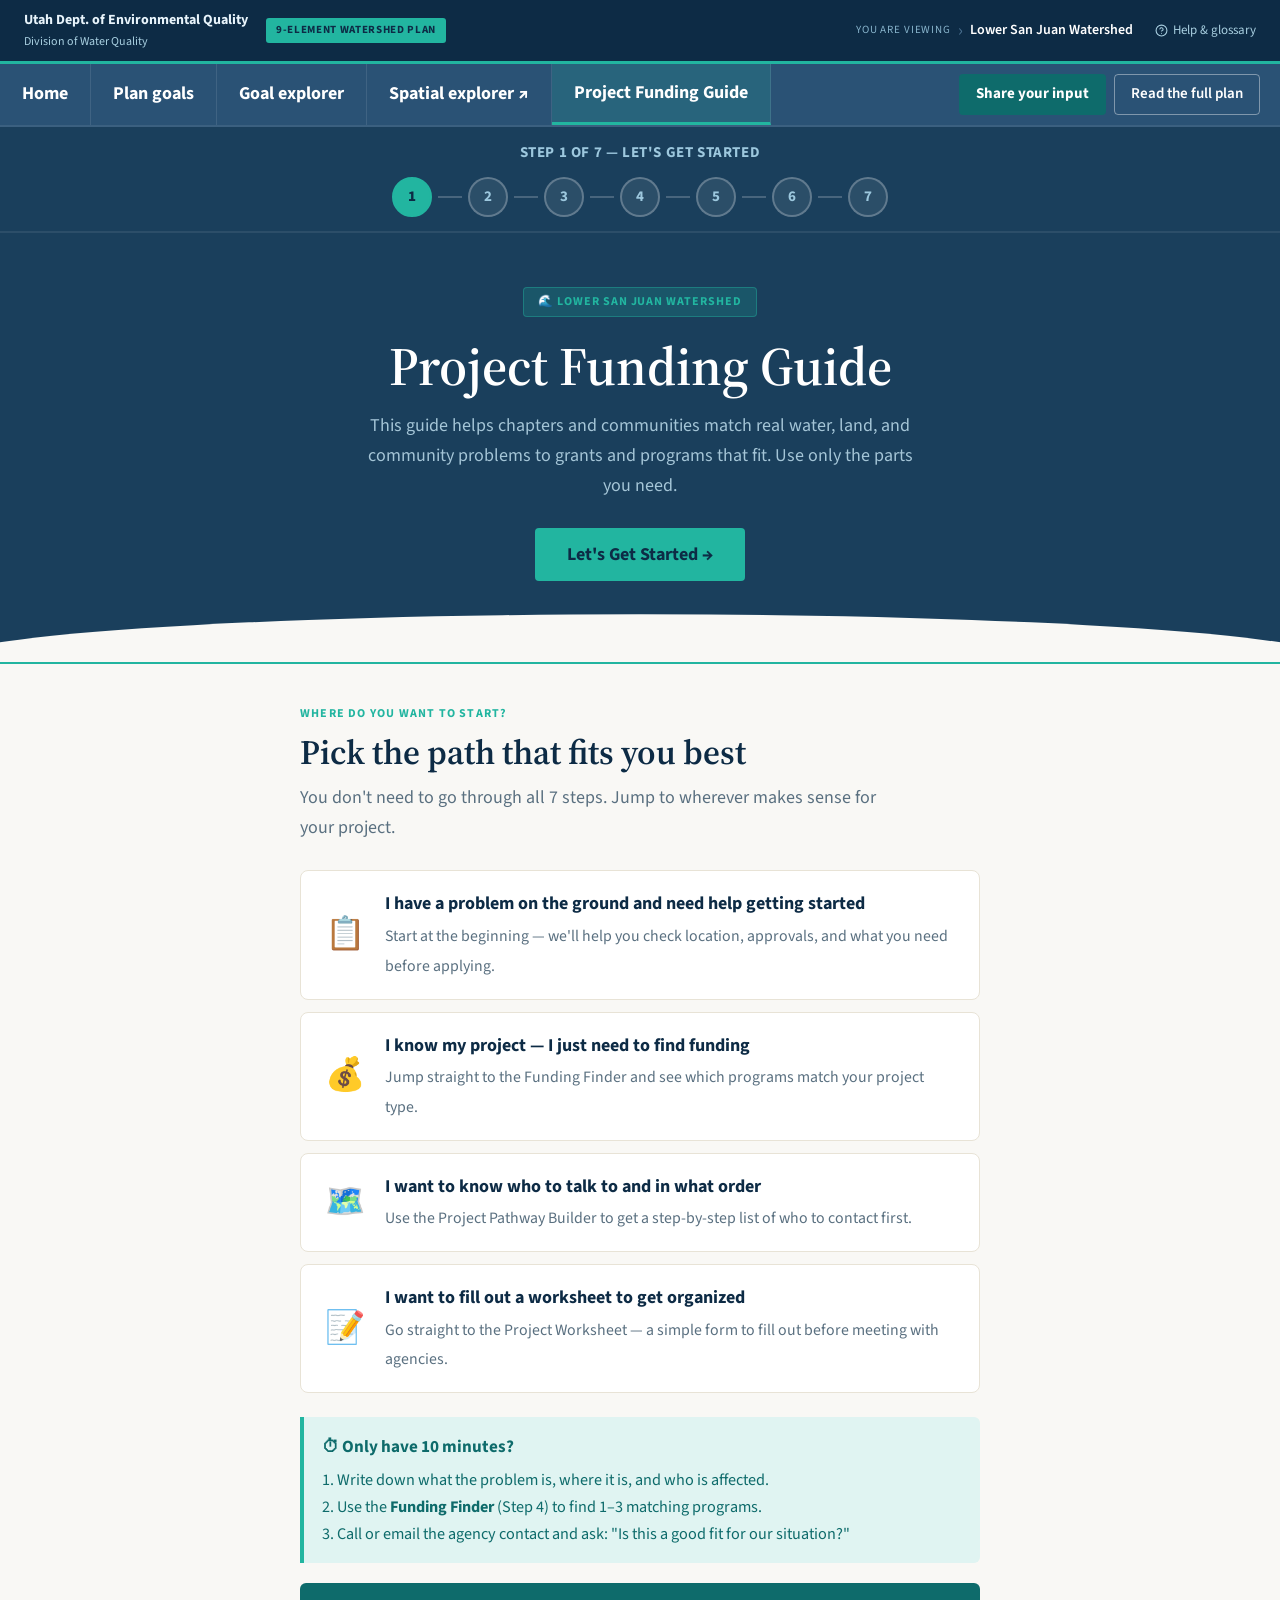
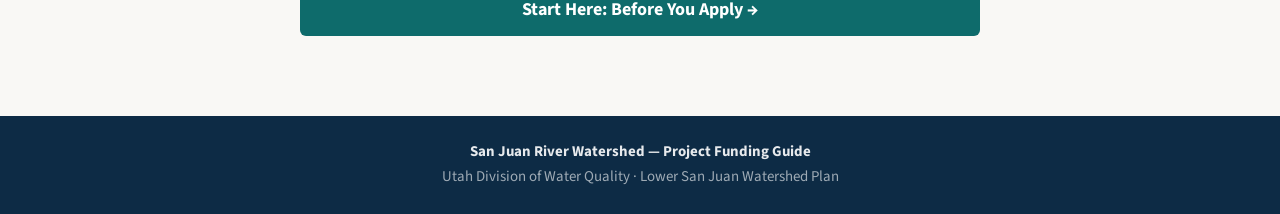
==== index.html @ af3127e3 "Update index.html" ====
<!DOCTYPE html>
<html lang="en">
<head>
<meta charset="UTF-8"/>
<meta name="viewport" content="width=device-width, initial-scale=1.0"/>
<title>San Juan Watershed — Project Funding Guide</title>
<link href="https://fonts.googleapis.com/css2?family=Source+Sans+3:wght@400;600;700&family=Source+Serif+4:wght@400;600&display=swap" rel="stylesheet"/>
<style>
:root {
  --navy:#0d2b45;
  --navy-mid:#1a3f5c;
  --navy-light:#2a5275;
  --teal:#0e6b6b;
  --teal-light:#1a8f8f;
  --teal-bright:#22b5a0;
  --teal-pale:#e0f4f2;
  --sand:#f4f1ea;
  --sand-dark:#e8e3d6;
  --rust:#c0522a;
  --rust-light:#fdf0e8;
  --gold:#b07800;
  --gold-light:#fef5e0;
  --green:#2a6e3f;
  --green-light:#e8f4ec;
  --white:#ffffff;
  --muted:#5a7080;
  --text:#0d2b45;
  --border:#ccdcda;
  --pale:#f9f8f5;
}

* { box-sizing: border-box; margin: 0; padding: 0; }
html { scroll-behavior: smooth; overflow-x: hidden; scroll-padding-top: calc(var(--topbar-h, 0px) + var(--nav-h, 0px) + 70px); font-size: 112.5%; } /* 18px root — raise or lower this one number to scale all type */
body {
  font-family: 'Source Sans 3', sans-serif;
  background: var(--pale);
  color: var(--text);
  font-size: 1rem;
  line-height: 1.65;
}

/* ── TOP BAR ── */
.topbar {
  background: var(--navy);
  padding: 9px 24px;
  display: flex;
  align-items: center;
  justify-content: space-between;
  flex-wrap: wrap;
  gap: 8px;
  border-bottom: 3px solid var(--teal-bright);
  position: sticky;
  top: 0;
  z-index: 200;
}
.topbar-left { display: flex; align-items: center; gap: 18px; }
.topbar .dept { color: #e8f4fb; font-size: 14px; font-weight: 700; }
.topbar .div { color: #a8cfe0; font-size: 12px; }
.topbar-tag {
  background: var(--teal-bright);
  color: var(--navy);
  font-size: 11px;
  font-weight: 700;
  padding: 3px 10px;
  border-radius: 3px;
  letter-spacing: .06em;
  text-transform: uppercase;
  white-space: nowrap;
}
.topbar-right { display: flex; align-items: center; gap: 22px; }
.watershed-pill { display: flex; align-items: center; gap: 7px; }
.wlabel { color: #88b4cc; font-size: 11px; text-transform: uppercase; letter-spacing: .08em; }
.wsep { color: #4a7090; }
.wname { color: #fff; font-size: 14px; font-weight: 600; }
.topbar-help { color: #a8cfe0; font-size: 13px; text-decoration: none; display: flex; align-items: center; gap: 5px; }
.topbar-help:hover { color: #fff; }

/* ── MAIN NAV ── */
.main-nav {
  background: var(--navy-light);
  display: flex;
  align-items: stretch;
  flex-wrap: wrap;
  border-bottom: 2px solid rgba(255,255,255,.08);
  position: sticky;
  top: var(--topbar-h, 0px);
  z-index: 150;
}
/* hover tooltips on nav items — matches the plan pages */
.nav-tip {
  position: absolute;
  top: 100%;
  left: 50%;
  transform: translateX(-50%);
  margin-top: 6px;
  background: var(--navy);
  color: #fff;
  font-size: 13px;
  font-weight: 600;
  padding: 6px 10px;
  border-radius: 5px;
  white-space: nowrap;
  opacity: 0;
  pointer-events: none;
  transition: opacity .15s ease;
  z-index: 200;
}
.nav-item:hover .nav-tip,
.nav-item:focus-visible .nav-tip { opacity: 1; }
.nav-item {
  display: flex;
  flex-direction: column;
  justify-content: center;
  position: relative;
  padding: 14px 22px;
  text-decoration: none;
  border-right: 1px solid rgba(255,255,255,.1);
  transition: background .15s;
}
.nav-item:hover { background: rgba(255,255,255,.08); }
.nav-item.active { background: rgba(34,181,160,.18); border-bottom: 3px solid var(--teal-bright); }
.nav-item .nm { color: #fff; font-size: 1rem; font-weight: 700; }
.nav-spacer { flex: 1; }
.nav-actions { display: flex; align-items: center; gap: 8px; padding: 8px 20px;
  flex-shrink: 0; margin-left: auto; flex-wrap: wrap; }
.btn-nav-p {
  background: var(--teal);
  color: #fff;
  border: none;
  padding: 8px 17px;
  border-radius: 4px;
  font-size: 15px;
  font-weight: 700;
  cursor: pointer;
  font-family: inherit;
  text-decoration: none;
  transition: background .15s;
  white-space: nowrap;
}
.btn-nav-p:hover { background: var(--teal-light); }
.btn-nav-o {
  background: transparent;
  color: #fff;
  border: 1.5px solid rgba(255,255,255,.4);
  padding: 7px 16px;
  border-radius: 4px;
  font-size: 15px;
  font-weight: 600;
  cursor: pointer;
  font-family: inherit;
  text-decoration: none;
  transition: all .15s;
  white-space: nowrap;
}
.btn-nav-o:hover { border-color: #fff; background: rgba(255,255,255,.1); }

/* ── PROGRESS DOTS ── */
.progress-wrap {
  background: var(--navy-mid);
  border-bottom: 2px solid rgba(255,255,255,.08);
  position: sticky;
  top: calc(var(--topbar-h, 0px) + var(--nav-h, 0px));
  z-index: 100;
  padding: 14px 24px;
}
.progress-label {
  text-align: center;
  font-size: 15px;
  font-weight: 700;
  color: #9dc8de;
  margin-bottom: 12px;
  letter-spacing: .04em;
  text-transform: uppercase;
}
.dots {
  display: flex;
  justify-content: center;
  align-items: center;
  gap: 6px;
  flex-wrap: wrap;
}
.dot {
  width: 40px; height: 40px;
  border-radius: 50%;
  border: 2px solid rgba(255,255,255,.25);
  background: rgba(255,255,255,.08);
  display: flex; align-items: center; justify-content: center;
  font-size: 15px; font-weight: 700;
  color: #9dc8de;
  cursor: pointer;
  transition: all 0.2s;
  position: relative;
}
.dot.done { background: var(--green); border-color: var(--green); color: white; }
.dot.active { background: var(--teal-bright); border-color: var(--teal-bright); color: var(--navy); font-weight: 800; }
.dot-line { width: 24px; height: 2px; background: rgba(255,255,255,.2); flex-shrink: 0; }
.dot-line.done { background: var(--green); }
.dot-tooltip {
  position: absolute;
  bottom: calc(100% + 8px);
  left: 50%;
  transform: translateX(-50%);
  background: var(--navy);
  color: white;
  font-size: 14px;
  font-weight: 700;
  white-space: nowrap;
  padding: 5px 10px;
  border-radius: 4px;
  opacity: 0;
  pointer-events: none;
  transition: opacity 0.2s;
  border: 1px solid rgba(255,255,255,.2);
}
.dot:hover .dot-tooltip { opacity: 1; }

/* ── PAGES ── */
.page { display: none; }
.page.active { display: block; animation: fadein 0.3s ease; }
@keyframes fadein { from { opacity: 0; transform: translateY(8px); } to { opacity: 1; transform: translateY(0); } }

/* ── HERO ── */
.hero {
  background: var(--navy-mid);
  color: white;
  padding: 52px 24px 80px;
  text-align: center;
  position: relative;
  border-bottom: 3px solid var(--teal-bright);
}
.hero::after {
  content: '';
  position: absolute;
  bottom: -1px; left: 0; right: 0;
  height: 48px;
  background: var(--pale);
  clip-path: ellipse(55% 48px at 50% 48px);
}
.hero-badge {
  display: inline-block;
  background: rgba(34,181,160,.2);
  border: 1px solid rgba(34,181,160,.4);
  color: var(--teal-bright);
  border-radius: 4px;
  padding: 4px 14px;
  font-size: 12px;
  font-weight: 700;
  margin-bottom: 18px;
  letter-spacing: .08em;
  text-transform: uppercase;
}
.hero h1 {
  font-family: 'Source Serif 4', serif;
  font-size: clamp(1.9rem, 5vw, 3rem);
  font-weight: 600;
  line-height: 1.15;
  margin-bottom: 14px;
  color: white;
}
.hero p {
  font-size: 1rem;
  opacity: 0.88;
  max-width: 560px;
  margin: 0 auto 28px;
  color: #b8d8e8;
}
.hero-start-btn {
  background: var(--teal-bright);
  color: var(--navy);
  border: none;
  border-radius: 4px;
  padding: 14px 32px;
  font-size: 1rem;
  font-weight: 700;
  cursor: pointer;
  font-family: inherit;
  transition: all 0.2s;
}
.hero-start-btn:hover { background: #29ccb5; transform: translateY(-2px); }

/* ── CONTENT WRAP ── */
.wrap { max-width: 720px; margin: 0 auto; padding: 40px 20px; }
.section-label {
  font-size: 12px;
  font-weight: 700;
  letter-spacing: .1em;
  text-transform: uppercase;
  color: var(--teal-bright);
  margin-bottom: 8px;
}
.section-title {
  font-family: 'Source Serif 4', serif;
  font-size: clamp(1.4rem, 4vw, 1.9rem);
  font-weight: 600;
  color: var(--navy);
  margin-bottom: 10px;
  line-height: 1.2;
}
.section-desc {
  font-size: 1rem;
  color: var(--muted);
  margin-bottom: 28px;
  max-width: 580px;
}

/* ── CHOICE CARDS ── */
.choice-cards { display: flex; flex-direction: column; gap: 12px; margin-bottom: 24px; }
.choice-card {
  background: var(--white);
  border: 1.5px solid var(--sand-dark);
  border-radius: 8px;
  padding: 18px 20px;
  cursor: pointer;
  transition: all 0.18s;
  display: flex;
  align-items: center;
  gap: 16px;
  text-align: left;
}
.choice-card:hover {
  border-color: var(--teal-bright);
  background: var(--teal-pale);
  transform: translateX(4px);
}
.choice-card.selected { border-color: var(--teal-bright); background: var(--teal-pale); }
.choice-icon { font-size: 1.8rem; flex-shrink: 0; width: 48px; text-align: center; }
.choice-text strong { display: block; font-size: 1rem; font-weight: 700; color: var(--navy); margin-bottom: 2px; }
.choice-text span { font-size: 0.88rem; color: var(--muted); }

/* ── CHECKLIST STEPS ── */
.check-steps { display: flex; flex-direction: column; gap: 0; }
.check-step {
  background: var(--white);
  border: 1px solid var(--sand-dark);
  border-radius: 0;
  overflow: hidden;
}
.check-step:first-child { border-radius: 8px 8px 0 0; }
.check-step:last-child { border-radius: 0 0 8px 8px; }
.check-step + .check-step { border-top: none; }
.check-step-header {
  display: flex;
  align-items: center;
  gap: 16px;
  padding: 16px 18px;
  cursor: pointer;
  transition: background 0.15s;
}
.check-step-header:hover { background: var(--sand); }
.check-step.done .check-step-header { background: var(--green-light); }
.check-letter {
  width: 36px; height: 36px;
  border-radius: 50%;
  background: var(--navy-light);
  color: white;
  display: flex; align-items: center; justify-content: center;
  font-weight: 700; font-size: 1rem;
  flex-shrink: 0;
}
.check-step.done .check-letter { background: var(--green); }
.check-step-title { flex: 1; font-weight: 700; font-size: 1rem; color: var(--navy); }
.check-step.done .check-step-title { color: var(--green); }
.check-arrow { font-size: 1.1rem; color: var(--muted); transition: transform 0.2s; flex-shrink: 0; }
.check-step.open .check-arrow { transform: rotate(180deg); }
.check-body {
  display: none;
  padding: 0 18px 18px 70px;
  border-top: 1px solid var(--sand-dark);
  background: var(--sand);
}
.check-step.open .check-body { display: block; }
.check-body p { font-size: 0.93rem; color: var(--muted); margin: 14px 0 10px; }
.check-body ul { padding-left: 18px; }
.check-body ul li { font-size: 0.93rem; color: var(--text); margin-bottom: 6px; }
.tip-box {
  background: var(--gold-light);
  border-left: 4px solid var(--gold);
  border-radius: 0 6px 6px 0;
  padding: 10px 14px;
  font-size: 0.87rem;
  color: var(--gold);
  font-weight: 700;
  margin-top: 12px;
}
.done-btn {
  background: var(--green);
  color: white;
  border: none;
  border-radius: 4px;
  padding: 9px 18px;
  font-size: 0.9rem;
  font-weight: 700;
  cursor: pointer;
  font-family: inherit;
  margin-top: 14px;
  transition: background 0.2s;
}
.done-btn:hover { background: #1e5530; }

/* ── FORM FIELDS ── */
.field { margin-bottom: 18px; }
.field label {
  display: block;
  font-size: 12px;
  font-weight: 700;
  letter-spacing: .08em;
  text-transform: uppercase;
  color: var(--muted);
  margin-bottom: 7px;
}
.field select, .field input, .field textarea {
  width: 100%;
  padding: 11px 14px;
  border: 1.5px solid var(--sand-dark);
  border-radius: 6px;
  font-size: 1rem;
  font-family: inherit;
  color: var(--text);
  background: white;
  transition: border-color 0.2s;
  -webkit-appearance: none;
}
.field select:focus, .field input:focus, .field textarea:focus {
  outline: none;
  border-color: var(--teal-bright);
}
.field textarea { resize: vertical; min-height: 90px; }
.field-hint { font-size: 0.83rem; color: var(--muted); margin-top: 5px; }

/* ── TOGGLE CHIPS ── */
.toggle-group { display: flex; flex-wrap: wrap; gap: 8px; }
.toggle-chip {
  background: var(--white);
  border: 1.5px solid var(--sand-dark);
  border-radius: 4px;
  padding: 8px 16px;
  font-size: 0.9rem;
  font-weight: 600;
  cursor: pointer;
  transition: all 0.15s;
  font-family: inherit;
}
.toggle-chip:hover { border-color: var(--teal-bright); background: var(--teal-pale); }
.toggle-chip.on { background: var(--teal); border-color: var(--teal); color: white; }

/* ── RESULTS ── */
#pathway-result { display: none; margin-top: 28px; }
.result-box {
  background: var(--navy-mid);
  border-radius: 8px;
  padding: 18px 22px;
  margin-bottom: 20px;
}
.result-box h3 { color: var(--teal-bright); font-family: 'Source Serif 4', serif; font-size: 1.1rem; font-weight: 600; margin-bottom: 4px; }
.result-box p { font-size: 0.9rem; color: #b8d8e8; }
.step-list { list-style: none; margin-bottom: 20px; }
.step-item {
  display: flex;
  gap: 14px;
  align-items: flex-start;
  padding: 14px 0;
  border-bottom: 1px solid var(--sand-dark);
}
.step-item:last-child { border-bottom: none; }
.step-circle {
  width: 32px; height: 32px;
  border-radius: 50%;
  background: var(--navy-light);
  color: white;
  display: flex; align-items: center; justify-content: center;
  font-weight: 700; font-size: 0.88rem;
  flex-shrink: 0;
}
.step-text strong { display: block; font-size: 0.95rem; font-weight: 700; color: var(--navy); }
.step-text span { font-size: 0.87rem; color: var(--muted); }
.remind-box {
  background: var(--rust-light);
  border-left: 4px solid var(--rust);
  border-radius: 0 8px 8px 0;
  padding: 12px 16px;
  font-size: 0.9rem;
  color: var(--rust);
  font-weight: 700;
  margin-bottom: 20px;
}

/* ── FUNDING RESULTS ── */
.funding-section {
  background: var(--white);
  border: 1.5px solid var(--sand-dark);
  border-radius: 8px;
  overflow: hidden;
  margin-bottom: 20px;
}
.funding-section-head {
  background: var(--navy);
  color: white;
  padding: 13px 18px;
  font-size: 0.95rem;
  font-weight: 700;
}
.funding-section-body { padding: 16px 18px; }
.funding-pill {
  display: inline-block;
  background: var(--white);
  border: 1.5px solid var(--teal-bright);
  border-radius: 4px;
  padding: 5px 13px;
  font-size: 0.85rem;
  font-weight: 700;
  color: var(--teal);
  cursor: pointer;
  margin: 4px;
  transition: all 0.15s;
}
.funding-pill:hover, .funding-pill.active { background: var(--teal); color: white; border-color: var(--teal); }
.prog-popup {
  display: none;
  background: var(--sand);
  border-radius: 6px;
  padding: 14px;
  margin-top: 12px;
  border: 1px solid var(--sand-dark);
}
.prog-popup.open { display: block; }
.prog-popup h4 { font-size: 0.95rem; font-weight: 700; color: var(--navy); margin-bottom: 10px; }
.prog-row { display: flex; gap: 8px; margin-bottom: 6px; align-items: flex-start; }
.prog-label { font-size: 12px; font-weight: 700; letter-spacing: .06em; text-transform: uppercase; color: var(--muted); flex-shrink: 0; width: 70px; padding-top: 2px; }
.prog-val { font-size: 0.9rem; color: var(--text); flex: 1; }
.ex-list { display: flex; flex-wrap: wrap; gap: 5px; margin-top: 8px; }
.ex-pill { background: var(--teal-pale); border-radius: 3px; padding: 2px 9px; font-size: 0.78rem; font-weight: 700; color: var(--teal); }
.see-more-btn {
  background: var(--navy);
  color: white;
  border: none;
  border-radius: 4px;
  padding: 8px 16px;
  font-size: 0.85rem;
  font-weight: 700;
  cursor: pointer;
  font-family: inherit;
  margin-top: 12px;
  transition: background 0.2s;
}
.see-more-btn:hover { background: var(--navy-light); }

/* ── BIG BUTTONS ── */
.big-btn {
  display: block;
  width: 100%;
  background: var(--navy);
  color: white;
  border: none;
  border-radius: 6px;
  padding: 14px 24px;
  font-size: 1rem;
  font-weight: 700;
  cursor: pointer;
  font-family: inherit;
  transition: all 0.2s;
  margin-top: 10px;
  text-align: center;
}
.big-btn:hover { background: var(--navy-light); transform: translateY(-1px); }
.big-btn.secondary {
  background: white;
  color: var(--navy);
  border: 1.5px solid var(--navy);
}
.big-btn.secondary:hover { background: var(--sand); transform: none; }
.big-btn.teal { background: var(--teal); }
.big-btn.teal:hover { background: var(--teal-light); }
.big-btn.gold { background: var(--gold); }
.big-btn.gold:hover { background: #8a6000; }
.btn-row { display: flex; flex-direction: column; gap: 10px; }

/* ── FINDER ── */
.finder-box {
  background: var(--white);
  border: 1.5px solid var(--sand-dark);
  border-radius: 8px;
  overflow: hidden;
  margin-bottom: 24px;
}
.finder-head { background: var(--navy); color: white; padding: 16px 20px; }
.finder-head h3 { font-family: 'Source Serif 4', serif; font-size: 1.1rem; font-weight: 600; margin-bottom: 4px; color: white; }
.finder-head p { font-size: 0.87rem; color: #9dc8de; }
.finder-body { padding: 20px; }
.finder-results { margin-top: 18px; display: none; }
.finder-results.open { display: block; }
.finder-card {
  background: var(--sand);
  border: 1.5px solid var(--sand-dark);
  border-radius: 6px;
  padding: 14px 16px;
  margin-bottom: 10px;
  cursor: pointer;
  transition: all 0.15s;
}
.finder-card:hover { border-color: var(--teal-bright); background: var(--teal-pale); }
.fc-name { font-weight: 700; font-size: 0.95rem; margin-bottom: 3px; color: var(--navy); }
.fc-agency { font-size: 0.82rem; color: var(--muted); margin-bottom: 8px; }
.fc-tags { display: flex; flex-wrap: wrap; gap: 5px; }
.fc-tag { border-radius: 3px; padding: 2px 8px; font-size: 0.76rem; font-weight: 700; }
.fc-best { background: var(--teal-pale); color: var(--teal); }
.fc-other { background: var(--sand-dark); color: var(--muted); }
.fc-boost { background: var(--gold-light); color: var(--gold); }
.fc-award { background: var(--teal-pale); color: var(--teal); }

/* ── DIRECTORY ── */
.dir-filter { display: flex; flex-wrap: wrap; gap: 8px; margin-bottom: 20px; }
.dir-filter-btn {
  background: white;
  border: 1.5px solid var(--sand-dark);
  border-radius: 4px;
  padding: 6px 14px;
  font-size: 0.87rem;
  font-weight: 700;
  cursor: pointer;
  font-family: inherit;
  transition: all 0.15s;
}
.dir-filter-btn.active, .dir-filter-btn:hover { background: var(--navy); border-color: var(--navy); color: white; }
.dir-cat { margin-bottom: 32px; }
.dir-cat-title {
  font-size: 12px;
  font-weight: 700;
  color: var(--teal-bright);
  text-transform: uppercase;
  letter-spacing: .08em;
  margin-bottom: 12px;
  padding-bottom: 8px;
  border-bottom: 2px solid var(--sand-dark);
}
.prog-btn {
  background: var(--white);
  border: 1.5px solid var(--sand-dark);
  border-radius: 6px;
  padding: 14px 16px;
  margin-bottom: 8px;
  cursor: pointer;
  transition: all 0.15s;
  width: 100%;
  text-align: left;
  font-family: inherit;
}
.prog-btn:hover { border-color: var(--teal-bright); background: var(--teal-pale); }
.prog-btn-name { font-weight: 700; font-size: 0.95rem; color: var(--navy); }
.prog-btn-agency { font-size: 0.82rem; color: var(--muted); margin-top: 2px; }
.prog-btn-award { font-size: 0.82rem; color: var(--teal); font-weight: 700; margin-top: 5px; }
.prog-expand {
  display: none;
  background: var(--sand);
  border: 1.5px solid var(--sand-dark);
  border-top: none;
  border-radius: 0 0 6px 6px;
  padding: 14px 16px;
  margin-top: -8px;
  margin-bottom: 8px;
}
.prog-expand.open { display: block; }
.pe-row { margin-bottom: 10px; }
.pe-label { font-size: 12px; font-weight: 700; letter-spacing: .06em; text-transform: uppercase; color: var(--muted); margin-bottom: 3px; }
.pe-val { font-size: 0.92rem; color: var(--text); }
.hidden-cat { display: none; }

/* ── CROSSWALK ── */
.cw-item {
  background: var(--white);
  border: 1.5px solid var(--sand-dark);
  border-radius: 6px;
  margin-bottom: 8px;
  overflow: hidden;
  cursor: pointer;
  transition: border-color 0.15s;
}
.cw-item:hover { border-color: var(--teal-bright); }
.cw-item-head {
  padding: 13px 16px;
  display: flex;
  justify-content: space-between;
  align-items: center;
  gap: 10px;
}
.cw-item-name { font-weight: 700; font-size: 0.95rem; color: var(--navy); }
.cw-item-arrow { color: var(--teal-bright); font-size: 1rem; flex-shrink: 0; }
.cw-item.open .cw-item-arrow { transform: rotate(180deg); display: inline-block; }
.cw-item-body {
  display: none;
  padding: 0 16px 14px;
  border-top: 1px solid var(--sand-dark);
  background: var(--sand);
}
.cw-item.open .cw-item-body { display: block; }
.cw-item-body p { font-size: 0.87rem; color: var(--muted); margin: 10px 0 8px; }
.cw-programs { display: flex; flex-wrap: wrap; gap: 6px; }
.cw-best {
  background: var(--teal-pale);
  color: var(--teal);
  border-radius: 4px;
  padding: 3px 10px;
  font-size: 0.82rem;
  font-weight: 700;
  cursor: pointer;
}
.cw-best:hover { background: var(--teal); color: white; }
.cw-other {
  background: var(--sand-dark);
  color: var(--muted);
  border-radius: 4px;
  padding: 3px 10px;
  font-size: 0.82rem;
  font-weight: 700;
  cursor: pointer;
}
.cw-other:hover { background: var(--border); }

/* ── WORKSHEET ── */
.ws-card {
  background: var(--white);
  border: 1.5px solid var(--sand-dark);
  border-radius: 8px;
  padding: 24px 22px;
  margin-bottom: 18px;
}
.ws-card h3 {
  font-family: 'Source Serif 4', serif;
  font-size: 1rem;
  font-weight: 600;
  color: var(--navy);
  margin-bottom: 16px;
  padding-bottom: 10px;
  border-bottom: 1.5px solid var(--sand-dark);
}
.ws-checks { display: grid; grid-template-columns: 1fr 1fr; gap: 8px; }
@media(max-width:440px){ .ws-checks { grid-template-columns: 1fr; } }
.ws-chk {
  display: flex; align-items: center; gap: 8px;
  background: var(--sand);
  border: 1.5px solid var(--sand-dark);
  border-radius: 6px;
  padding: 8px 12px;
  cursor: pointer;
  font-size: 0.9rem;
  font-weight: 600;
  color: var(--text);
  transition: all 0.15s;
}
.ws-chk:hover { border-color: var(--teal-bright); background: var(--teal-pale); }
.ws-chk input { accent-color: var(--teal); width: 16px; height: 16px; }
.question-box {
  background: var(--teal-pale);
  border-left: 4px solid var(--teal-bright);
  border-radius: 0 6px 6px 0;
  padding: 14px 16px;
  font-size: 0.9rem;
  color: var(--teal);
  font-weight: 700;
  margin-top: 14px;
  line-height: 1.6;
}

/* ── FOOTER ── */
footer {
  background: var(--navy);
  color: rgba(255,255,255,0.6);
  text-align: center;
  padding: 24px 20px;
  font-size: 0.83rem;
  margin-top: 40px;
}
footer strong { color: rgba(255,255,255,0.9); }

@media print {
  .progress-wrap, .topbar, .main-nav, footer, .big-btn, .btn-row { display: none !important; }
  .page { display: none !important; }
  #page-worksheet { display: block !important; }
}

/* ── WIDE SCREENS — matches the 1400px scale-up on the main plan pages ── */
@media (min-width: 1400px) {
  html { font-size: 125%; }              /* 20px root: scales every rem-based size */
  .topbar .dept { font-size: 16px; }
  .topbar .div { font-size: 14px; }
  .topbar-tag { font-size: 13px; padding: 5px 14px; }
  .nav-tip { font-size: 15px; }
  .btn-nav-p { font-size: 17px; padding: 11px 22px; }
  .btn-nav-o { font-size: 17px; padding: 10px 20px; }
  .progress-label { font-size: 17px; }
  .dot { width: 46px; height: 46px; font-size: 17px; }
  .dot-line { width: 28px; }
  .dot-tooltip { font-size: 16px; padding: 6px 11px; }
  .section-label { font-size: 14px; }
  .prog-label, .pe-label { font-size: 14px; }
  .field label { font-size: 17px; }
}
</style>
</head>
<body>

<!-- TOP BAR -->
<div class="topbar">
  <div class="topbar-left">
    <div>
      <div class="dept">Utah Dept. of Environmental Quality</div>
      <div class="div">Division of Water Quality</div>
    </div>
    <span class="topbar-tag">9-Element Watershed Plan</span>
  </div>
  <div class="topbar-right">
    <div class="watershed-pill">
      <span class="wlabel">You are viewing</span>
      <span class="wsep">›</span>
      <span class="wname">Lower San Juan Watershed</span>
    </div>
    <a href="#" class="topbar-help">
      <svg width="13" height="13" viewBox="0 0 24 24" fill="none" stroke="currentColor" stroke-width="2" stroke-linecap="round" stroke-linejoin="round"><circle cx="12" cy="12" r="10"/><path d="M9.09 9a3 3 0 0 1 5.83 1c0 2-3 3-3 3"/><line x1="12" y1="17" x2="12.01" y2="17"/></svg>
      Help &amp; glossary
    </a>
  </div>
</div>

<!-- MAIN NAV -->
<nav class="main-nav">
  <a href="https://christinemosborne.github.io/Lower-San-Juan-Experience-Builder-with-Maps-V1-In-Desktop/index.html" class="nav-item">
    <span class="nm">Home</span>
    <span class="nav-tip">Overview &amp; about</span>
  </a>
  <a href="https://christinemosborne.github.io/Lower-San-Juan-Experience-Builder-with-Maps-V1-In-Desktop/lsj_goals.html" class="nav-item">
    <span class="nm">Plan goals</span>
    <span class="nav-tip">Targets &amp; outcomes</span>
  </a>
  <a href="https://christinemosborne.github.io/Lower-San-Juan-Experience-Builder-with-Maps-V1-In-Desktop/lsj_goal_panels.html" class="nav-item">
    <span class="nm">Goal explorer</span>
    <span class="nav-tip">Maps &amp; priorities</span>
  </a>
  <a href="https://utahdeq.maps.arcgis.com/apps/mapviewer/index.html?webmap=1e61dbab8ebc446da952a8bb4c6e6824" target="_blank" class="nav-item">
    <span class="nm">Spatial explorer ↗</span>
    <span class="nav-tip">Interactive maps</span>
  </a>
  <a href="#" class="nav-item active">
    <span class="nm">Project Funding Guide</span>
    <span class="nav-tip">Grants &amp; programs</span>
  </a>
  <div class="nav-spacer"></div>
  <div class="nav-actions">
    <a href="#" class="btn-nav-p">Share your input</a>
    <a href="#" class="btn-nav-o">Read the full plan</a>
  </div>
</nav>

<!-- PROGRESS -->
<div class="progress-wrap">
  <div class="progress-label" id="progress-label">Step 1 of 7 — Let's Get Started</div>
  <div class="dots" id="dots-row">
    <div class="dot active" data-page="start" onclick="goTo('start')">1<div class="dot-tooltip">Get Started</div></div>
    <div class="dot-line" id="line-1"></div>
    <div class="dot" data-page="before" onclick="goTo('before')">2<div class="dot-tooltip">Before You Apply</div></div>
    <div class="dot-line" id="line-2"></div>
    <div class="dot" data-page="pathway" onclick="goTo('pathway')">3<div class="dot-tooltip">Your Pathway</div></div>
    <div class="dot-line" id="line-3"></div>
    <div class="dot" data-page="finder" onclick="goTo('finder')">4<div class="dot-tooltip">Find Funding</div></div>
    <div class="dot-line" id="line-4"></div>
    <div class="dot" data-page="directory" onclick="goTo('directory')">5<div class="dot-tooltip">Funding Directory</div></div>
    <div class="dot-line" id="line-5"></div>
    <div class="dot" data-page="crosswalk" onclick="goTo('crosswalk')">6<div class="dot-tooltip">Program Matcher</div></div>
    <div class="dot-line" id="line-6"></div>
    <div class="dot" data-page="worksheet" onclick="goTo('worksheet')">7<div class="dot-tooltip">My Worksheet</div></div>
  </div>
</div>

<!-- ═══ PAGE 1: GET STARTED ═══════════════════════════════ -->
<div class="page active" id="page-start">
  <div class="hero">
    <div class="hero-badge">🌊 Lower San Juan Watershed</div>
    <h1>Project Funding Guide</h1>
    <p>This guide helps chapters and communities match real water, land, and community problems to grants and programs that fit. Use only the parts you need.</p>
    <button class="hero-start-btn" onclick="goTo('before')">Let's Get Started →</button>
  </div>

  <div class="wrap">
    <div class="section-label">Where do you want to start?</div>
    <div class="section-title">Pick the path that fits you best</div>
    <div class="section-desc">You don't need to go through all 7 steps. Jump to wherever makes sense for your project.</div>

    <div class="choice-cards">
      <div class="choice-card" onclick="goTo('before')">
        <div class="choice-icon">📋</div>
        <div class="choice-text">
          <strong>I have a problem on the ground and need help getting started</strong>
          <span>Start at the beginning — we'll help you check location, approvals, and what you need before applying.</span>
        </div>
      </div>
      <div class="choice-card" onclick="goTo('finder')">
        <div class="choice-icon">💰</div>
        <div class="choice-text">
          <strong>I know my project — I just need to find funding</strong>
          <span>Jump straight to the Funding Finder and see which programs match your project type.</span>
        </div>
      </div>
      <div class="choice-card" onclick="goTo('pathway')">
        <div class="choice-icon">🗺️</div>
        <div class="choice-text">
          <strong>I want to know who to talk to and in what order</strong>
          <span>Use the Project Pathway Builder to get a step-by-step list of who to contact first.</span>
        </div>
      </div>
      <div class="choice-card" onclick="goTo('worksheet')">
        <div class="choice-icon">📝</div>
        <div class="choice-text">
          <strong>I want to fill out a worksheet to get organized</strong>
          <span>Go straight to the Project Worksheet — a simple form to fill out before meeting with agencies.</span>
        </div>
      </div>
    </div>

    <div style="background:var(--teal-pale);border-left:4px solid var(--teal-bright);border-radius:0 6px 6px 0;padding:16px 18px;margin-bottom:20px">
      <div style="font-weight:700;font-size:0.95rem;color:var(--teal);margin-bottom:6px">⏱ Only have 10 minutes?</div>
      <div style="font-size:0.9rem;color:var(--teal)">
        1. Write down what the problem is, where it is, and who is affected.<br>
        2. Use the <strong>Funding Finder</strong> (Step 4) to find 1–3 matching programs.<br>
        3. Call or email the agency contact and ask: "Is this a good fit for our situation?"
      </div>
    </div>

    <button class="big-btn teal" onclick="goTo('before')">Start Here: Before You Apply →</button>
  </div>
</div>

<!-- ═══ PAGE 2: BEFORE YOU APPLY ══════════════════════════ -->
<div class="page" id="page-before">
  <div class="wrap">
    <div class="section-label">Step 2 of 7</div>
    <div class="section-title">Before You Apply</div>
    <div class="section-desc">Check these 6 things before you start applying for funding. Click each one to read more — then mark it done when you're ready.</div>

    <div class="check-steps">
      <div class="check-step" id="cs-A">
        <div class="check-step-header" onclick="toggleCheck('A')">
          <div class="check-letter">A</div>
          <div class="check-step-title">Know where your project is located</div>
          <div class="check-arrow">▾</div>
        </div>
        <div class="check-body">
          <p>Before you look for funding, you need to know exactly where the project is and what kind of land it's on.</p>
          <ul>
            <li>Is it in the Lower San Juan watershed? (This matters for some grants)</li>
            <li>What kind of land is it — tribal trust, allotted, private, state, or federal?</li>
            <li>Does the project cross from one type of land to another?</li>
          </ul>
          <div class="tip-box">💡 If you cross from one jurisdiction to another, you'll probably need approval from both governments — but there may also be more funding available.</div>
          <button class="done-btn" onclick="markDone('A')">✓ Got it — mark complete</button>
        </div>
      </div>
      <div class="check-step" id="cs-B">
        <div class="check-step-header" onclick="toggleCheck('B')">
          <div class="check-letter">B</div>
          <div class="check-step-title">Know what type of project it is</div>
          <div class="check-arrow">▾</div>
        </div>
        <div class="check-body">
          <p>Different types of projects match different funding programs. Pick the category that fits best:</p>
          <ul>
            <li>Drinking water or wastewater for homes and communities</li>
            <li>Irrigation or livestock water (canals, ditches, wells, stock ponds)</li>
            <li>Grazing land and rangeland health</li>
            <li>Erosion and sediment washing into washes or the San Juan River</li>
            <li>Riparian restoration (plants and habitat along streams)</li>
            <li>Planning, monitoring, or climate resilience</li>
          </ul>
          <div class="tip-box">💡 If it fits more than one category, that's OK — you may be able to bundle funding from multiple programs.</div>
          <button class="done-btn" onclick="markDone('B')">✓ Got it — mark complete</button>
        </div>
      </div>
      <div class="check-step" id="cs-C">
        <div class="check-step-header" onclick="toggleCheck('C')">
          <div class="check-letter">C</div>
          <div class="check-step-title">Line up your local approvals</div>
          <div class="check-arrow">▾</div>
        </div>
        <div class="check-body">
          <p>Most grants require that the chapter or community has already agreed to the project. Ask yourself:</p>
          <ul>
            <li>Does the chapter need to pass a resolution supporting this project?</li>
            <li>If it's on grazing land — do you need the grazing committee or individual permittees to agree?</li>
            <li>Are there any known conflicts — like a lease holder, a right-of-way issue, or a sacred site nearby?</li>
          </ul>
          <div class="tip-box">💡 Having a chapter resolution in hand before you call an agency makes a big difference — it shows the community is behind the project.</div>
          <button class="done-btn" onclick="markDone('C')">✓ Got it — mark complete</button>
        </div>
      </div>
      <div class="check-step" id="cs-D">
        <div class="check-step-header" onclick="toggleCheck('D')">
          <div class="check-letter">D</div>
          <div class="check-step-title">Check if a plan or study already exists</div>
          <div class="check-arrow">▾</div>
        </div>
        <div class="check-body">
          <p>Projects that come from an existing plan are easier to fund. Check if you have any of these:</p>
          <ul>
            <li>A watershed plan, drought plan, or conservation plan that mentions this location or problem</li>
            <li>Any past engineering reports, water quality data, or range assessments</li>
          </ul>
          <div class="tip-box">💡 If you don't have a plan yet — that's OK. Some programs pay for planning first. Look for programs labeled "planning" or "technical assistance" in the Funding Directory.</div>
          <button class="done-btn" onclick="markDone('D')">✓ Got it — mark complete</button>
        </div>
      </div>
      <div class="check-step" id="cs-E">
        <div class="check-step-header" onclick="toggleCheck('E')">
          <div class="check-letter">E</div>
          <div class="check-step-title">Be honest about staff time and match</div>
          <div class="check-arrow">▾</div>
        </div>
        <div class="check-body">
          <p>Two questions to answer honestly at the chapter level:</p>
          <ul>
            <li><strong>Who will manage the grant?</strong> Someone needs to handle reports, invoices, and communication with the funder.</li>
            <li><strong>Can you provide match?</strong> Many programs require you to cover part of the cost — this can be cash, staff time, equipment use, or volunteer labor.</li>
          </ul>
          <div class="tip-box">💡 If staff time is your biggest barrier right now, start with capacity-building programs like GAP, Section 106, WMPPD, or TCR — these can pay for a coordinator to help get other projects funded.</div>
          <button class="done-btn" onclick="markDone('E')">✓ Got it — mark complete</button>
        </div>
      </div>
      <div class="check-step" id="cs-F">
        <div class="check-step-header" onclick="toggleCheck('F')">
          <div class="check-letter">F</div>
          <div class="check-step-title">Call the right people early</div>
          <div class="check-arrow">▾</div>
        </div>
        <div class="check-body">
          <p>This guide helps you prepare — but it doesn't replace talking to people. Before you apply:</p>
          <ul>
            <li>Contact your <strong>tribal program staff</strong> (water, environmental, agriculture, planning, or grants departments)</li>
            <li>Contact the closest <strong>agency field staff</strong> (NRCS office, Bureau of Reclamation, EPA tribal coordinator, or state program contacts)</li>
          </ul>
          <div class="tip-box">💡 Your opening question: <em>"I have a project idea. I found your program in the Lower San Juan Watershed funding guide. Is this a good fit for our situation, and what should we do first?"</em></div>
          <button class="done-btn" onclick="markDone('F')">✓ Got it — mark complete</button>
        </div>
      </div>
    </div>

    <div id="bya-done-msg" style="display:none;background:var(--green-light);border:1.5px solid var(--green);border-radius:6px;padding:14px 16px;margin-top:16px;font-weight:700;color:var(--green)">
      ✅ All 6 steps checked! You're ready to build your project pathway.
    </div>

    <div class="btn-row" style="margin-top:20px">
      <button class="big-btn teal" onclick="goTo('pathway')">Next: Build Your Pathway →</button>
      <button class="big-btn secondary" onclick="goTo('start')">← Back</button>
    </div>
  </div>
</div>

<!-- ═══ PAGE 3–7: UNCHANGED CONTENT (pathway, finder, directory, crosswalk, worksheet) ═══ -->
<!-- These pages retain the same HTML content as the original, restyled via CSS above -->

<div class="page" id="page-pathway">
  <div class="wrap">
    <div class="section-label">Step 3 of 7</div>
    <div class="section-title">Who do I talk to — and in what order?</div>
    <div class="section-desc">Answer these questions and we'll give you a step-by-step list of who to contact for your project.</div>
    <div class="field"><label>What kind of project is it?</label><select id="proj-type"><option value="">— Pick one —</option><option value="irrigation">Irrigation, canal, or ditch</option><option value="culinary">Drinking water for homes or the community</option><option value="quality">Water quality or contamination problem</option><option value="livestock">Livestock watering or grazing improvement</option><option value="erosion">Erosion, sediment, or road washing out</option><option value="riparian">Riparian or habitat restoration</option><option value="flood">Flooding or drainage problem</option><option value="community">Capacity building or community development</option></select></div>
    <div class="field"><label>Where is the project located?</label><select id="proj-location"><option value="">— Pick one —</option><optgroup label="Navajo Nation Utah Chapters"><option value="aneth">Aneth Chapter</option><option value="mexican-water">Mexican Water Chapter</option><option value="navajo-mountain">Navajo Mountain Chapter</option><option value="oljato">Oljato Chapter</option><option value="red-mesa">Red Mesa Chapter</option><option value="teec-nos-pos">Teec Nos Pos Chapter</option><option value="sweetwater">Sweetwater Chapter</option></optgroup><optgroup label="Ute Mountain Ute"><option value="white-mesa">White Mesa</option></optgroup><optgroup label="Municipalities"><option value="bluff">Bluff</option><option value="blanding">Blanding</option><option value="monticello">Monticello</option><option value="la-sal">La Sal</option></optgroup></select></div>
    <div class="field"><label>What kinds of land does it cross? <span style="font-weight:400;text-transform:none;letter-spacing:0">(tap all that apply)</span></label><div class="toggle-group" id="land-chips"><button class="toggle-chip" data-val="navajo" onclick="toggleLand(this)">Navajo Nation land</button><button class="toggle-chip" data-val="ute" onclick="toggleLand(this)">Ute Mountain Ute land</button><button class="toggle-chip" data-val="state" onclick="toggleLand(this)">Utah state land</button><button class="toggle-chip" data-val="county" onclick="toggleLand(this)">San Juan County land</button><button class="toggle-chip" data-val="federal" onclick="toggleLand(this)">Federal land (BLM or Forest Service)</button></div></div>
    <div class="field"><label>Does your project involve water rights?</label><select id="proj-water"><option value="">— Pick one —</option><option value="yes-divert">Yes — it uses San Juan River water</option><option value="yes-quality">Yes — it fixes a water quality or contamination problem</option><option value="no">No water rights involved</option></select></div>
    <button class="big-btn teal" onclick="buildPathway()" style="margin-bottom:0">Show Me Who to Contact →</button>
    <div id="pathway-result">
      <div class="result-box" style="margin-top:24px"><h3 id="result-title">Your Engagement Steps</h3><p id="result-sub"></p></div>
      <ol class="step-list" id="step-list"></ol>
      <div class="remind-box">Important: Start having informal conversations with Chapter and Tribal leadership <em>before</em> and alongside these formal steps — relationships matter as much as paperwork.</div>
      <div id="pathway-funding-box" style="display:none"><div class="funding-section"><div class="funding-section-head">💰 Funding Programs That Often Match This Project Type</div><div class="funding-section-body"><p style="font-size:0.88rem;color:var(--text);margin-bottom:10px">Tap any program to see a quick summary. For full details, go to the Funding Directory (Step 5).</p><div id="pathway-funding-pills"></div><div class="prog-popup" id="pathway-prog-popup"><h4 id="ppop-name"></h4><div class="prog-row"><span class="prog-label">Agency</span><span class="prog-val" id="ppop-agency"></span></div><div class="prog-row"><span class="prog-label">Funding</span><span class="prog-val" id="ppop-award"></span></div><div class="prog-row"><span class="prog-label">Match</span><span class="prog-val" id="ppop-match"></span></div><div class="prog-row"><span class="prog-label">Best for</span><span class="prog-val" id="ppop-best"></span></div><div class="ex-list" id="ppop-examples"></div><button class="see-more-btn" id="ppop-dir-btn" onclick="">See full details in directory →</button></div></div></div></div>
      <div class="btn-row" style="margin-top:4px"><button class="big-btn teal" onclick="goTo('finder')">Find Funding Programs →</button><button class="big-btn secondary" onclick="resetPathway()">← Start Over</button></div>
    </div>
  </div>
</div>

<div class="page" id="page-finder">
  <div class="wrap">
    <div class="section-label">Step 4 of 7</div>
    <div class="section-title">Find the Right Funding</div>
    <div class="section-desc">Pick your project type and your biggest barrier. We'll show you the programs that fit best — ranked by how well they match.</div>
    <div class="finder-box">
      <div class="finder-head"><h3>💰 Funding Finder</h3><p>Two questions. Ranked results. Tap any result to see details.</p></div>
      <div class="finder-body">
        <div class="field"><label>What is your project or problem?</label><select id="finder-type" onchange="runFinder()"><option value="">— Pick one —</option><option value="solar-well">Solar-powered livestock well or pump</option><option value="livestock-trough">Livestock watering trough</option><option value="cross-fence">Cross-fencing or rotational grazing</option><option value="range-plan">Rangeland assessment or plan</option><option value="erosion">Erosion control or stream stabilization</option><option value="check-dam">Check dams or sediment control</option><option value="road-drain">Road or drainage improvement</option><option value="riparian">Riparian restoration</option><option value="invasive">Invasive species removal</option><option value="water-line">Drinking water line extension</option><option value="arsenic-uranium">Water treatment (arsenic or uranium)</option><option value="septic">Septic system replacement</option><option value="wastewater-plant">Wastewater treatment plant</option><option value="canal-lining">Canal or ditch lining</option><option value="drip-irrigation">Drip irrigation</option><option value="water-monitoring">Water quality monitoring</option><option value="feasibility">Feasibility study or engineering report</option><option value="watershed-plan">Watershed plan</option><option value="climate-plan">Climate adaptation plan</option><option value="capacity">Hiring staff or a coordinator</option></select></div>
        <div class="field"><label>What is your biggest barrier right now? <span style="font-weight:400;text-transform:none;letter-spacing:0">(optional)</span></label><select id="finder-barrier" onchange="runFinder()"><option value="">— Optional —</option><option value="staff">We don't have enough staff time</option><option value="planning">We don't have a plan or study yet</option><option value="match">Match or cost-share is hard</option><option value="construction">We need construction money</option></select></div>
        <div class="finder-results" id="finder-results">
          <div style="font-weight:700;font-size:1rem;color:var(--navy);margin-bottom:12px">Programs that fit your project:</div>
          <div id="finder-list"></div>
          <div id="finder-detail" style="display:none;background:var(--sand);border:1.5px solid var(--sand-dark);border-radius:6px;padding:16px;margin-top:12px">
            <h4 id="fd-name" style="font-size:1rem;font-weight:700;color:var(--navy);margin-bottom:10px"></h4>
            <div class="prog-row"><span class="prog-label">Agency</span><span class="prog-val" id="fd-agency"></span></div>
            <div class="prog-row"><span class="prog-label">Funding</span><span class="prog-val" id="fd-award"></span></div>
            <div class="prog-row"><span class="prog-label">Match</span><span class="prog-val" id="fd-match"></span></div>
            <div class="prog-row"><span class="prog-label">Best for</span><span class="prog-val" id="fd-best"></span></div>
            <div class="prog-row"><span class="prog-label">Eligibility</span><span class="prog-val" id="fd-criteria"></span></div>
            <div class="ex-list" id="fd-examples"></div>
            <button class="see-more-btn" id="fd-dir-btn">See full entry in directory →</button>
          </div>
          <p style="font-size:0.8rem;color:var(--muted);margin-top:12px">Funding ranges are from recent cycles and may change. Always confirm details with the agency before applying.</p>
        </div>
      </div>
    </div>
    <div style="background:var(--teal-pale);border-left:4px solid var(--teal-bright);border-radius:0 6px 6px 0;padding:14px 16px;margin-bottom:20px">
      <div style="font-weight:700;font-size:0.92rem;color:var(--teal);margin-bottom:4px">💡 Tip: Bundle projects across chapters</div>
      <div style="font-size:0.88rem;color:var(--teal)">Erosion in one wash, a failing road in another chapter, and grazing pressure upstream may all feed the same problem. When chapters plan together, you can combine projects and match them to multiple funding sources.</div>
    </div>
    <div class="btn-row"><button class="big-btn teal" onclick="goTo('directory')">Next: Full Funding Directory →</button><button class="big-btn secondary" onclick="goTo('pathway')">← Back</button></div>
  </div>
</div>

<div class="page" id="page-directory">
  <div class="wrap">
    <div class="section-label">Step 5 of 7</div>
    <div class="section-title">Funding Directory</div>
    <div class="section-desc">All funding programs for the Lower San Juan Watershed. Filter by category and tap any program to see details.</div>
    <div class="dir-filter">
      <button class="dir-filter-btn active" onclick="filterDir('all',this)">All Programs</button>
      <button class="dir-filter-btn" onclick="filterDir('federal-ag',this)">Agriculture (NRCS)</button>
      <button class="dir-filter-btn" onclick="filterDir('drought',this)">Water Efficiency</button>
      <button class="dir-filter-btn" onclick="filterDir('tribal-water',this)">Tribal Water</button>
      <button class="dir-filter-btn" onclick="filterDir('state',this)">State Programs</button>
      <button class="dir-filter-btn" onclick="filterDir('water-quality',this)">Water Quality (EPA)</button>
    </div>
    <div id="dir-content"></div>
    <div class="btn-row"><button class="big-btn teal" onclick="goTo('crosswalk')">Next: Program Matcher →</button><button class="big-btn secondary" onclick="goTo('finder')">← Back</button></div>
  </div>
</div>

<div class="page" id="page-crosswalk">
  <div class="wrap">
    <div class="section-label">Step 6 of 7</div>
    <div class="section-title">Program Matcher</div>
    <div class="section-desc">Find your project type and see which programs fit best. Tap any program name to jump to its full entry in the Funding Directory.</div>
    <div class="dir-filter" id="cw-filter">
      <button class="dir-filter-btn active" onclick="filterCW('all',this)">All</button>
      <button class="dir-filter-btn" onclick="filterCW('livestock',this)">Livestock &amp; Grazing</button>
      <button class="dir-filter-btn" onclick="filterCW('erosion',this)">Erosion</button>
      <button class="dir-filter-btn" onclick="filterCW('riparian',this)">Riparian</button>
      <button class="dir-filter-btn" onclick="filterCW('water',this)">Drinking Water</button>
      <button class="dir-filter-btn" onclick="filterCW('irrigation',this)">Irrigation</button>
      <button class="dir-filter-btn" onclick="filterCW('planning',this)">Planning</button>
    </div>
    <div id="cw-content"></div>
    <div class="btn-row"><button class="big-btn teal" onclick="goTo('worksheet')">Next: My Project Worksheet →</button><button class="big-btn secondary" onclick="goTo('directory')">← Back</button></div>
  </div>
</div>

<div class="page" id="page-worksheet">
  <div class="wrap">
    <div class="section-label">Step 7 of 7</div>
    <div class="section-title">My Project Worksheet</div>
    <div class="section-desc">Fill this out before you meet with agencies or apply for grants. Print it and bring it to your first meeting.</div>
    <div class="ws-card"><h3>1. Basic Information</h3><div class="field"><label>Project name (short, plain language)</label><input type="text" id="ws-name" placeholder="e.g., Red Mesa Livestock Well Repair"></div><div class="field"><label>Chapter or community</label><input type="text" id="ws-chapter" placeholder="e.g., Red Mesa Chapter"></div><div class="field"><label>Grazing unit (if this is a grazing project)</label><input type="text" id="ws-grazing"></div><div class="field"><label>Your name and contact info</label><input type="text" id="ws-contact" placeholder="Name, phone, email"></div><div class="field"><label>Date</label><input type="text" id="ws-date" placeholder="MM/DD/YYYY" style="max-width:180px"></div></div>
    <div class="ws-card"><h3>2. Describe your project in 2–3 sentences</h3><div class="field"><textarea id="ws-desc" rows="4" placeholder="What is the problem? Where is it? Who is affected? How big is it?&#10;&#10;Example: &quot;The livestock well in Grazing Unit 12 has been broken for 2 years. Cattle are crowding a spring that drains to the San Juan River and causing erosion. About 5 permittees and 200 head of cattle are affected.&quot;"></textarea><div class="field-hint">This description is what you'll share with agency staff when you call. Keep it short and specific.</div></div></div>
    <div class="ws-card"><h3>3. Location and land status</h3><div class="field"><label>What kind of land is involved? (check all that apply)</label><div class="ws-checks"><label class="ws-chk"><input type="checkbox"> Navajo Nation trust land</label><label class="ws-chk"><input type="checkbox"> Allotted land</label><label class="ws-chk"><input type="checkbox"> Private land</label><label class="ws-chk"><input type="checkbox"> Utah state land</label><label class="ws-chk"><input type="checkbox"> Federal land (BLM/USFS)</label><label class="ws-chk"><input type="checkbox"> San Juan County land</label></div></div><div class="field"><label>Does the project cross from one type of land to another?</label><select id="ws-cross"><option value="">— Select —</option><option>Yes</option><option>No</option></select></div><div class="field"><label>If yes, which ones does it cross?</label><input type="text" id="ws-cross-detail" placeholder="e.g., Navajo Nation land into Utah state land"></div></div>
    <div class="ws-card"><h3>4. What type of project is it?</h3><div class="field"><label>Check all that apply</label><div class="ws-checks"><label class="ws-chk"><input type="checkbox"> Drinking water or wastewater</label><label class="ws-chk"><input type="checkbox"> Irrigation or livestock water</label><label class="ws-chk"><input type="checkbox"> Grazing or rangeland</label><label class="ws-chk"><input type="checkbox"> Erosion or sediment</label><label class="ws-chk"><input type="checkbox"> Riparian or habitat</label><label class="ws-chk"><input type="checkbox"> Planning or monitoring</label></div></div></div>
    <div class="ws-card"><h3>5. Approvals and existing plans</h3><div class="field"><label>What approvals do you need? (check all that apply)</label><div class="ws-checks"><label class="ws-chk"><input type="checkbox"> Chapter resolution</label><label class="ws-chk"><input type="checkbox"> Grazing committee resolution</label><label class="ws-chk"><input type="checkbox"> Grazing permittee consent</label><label class="ws-chk"><input type="checkbox"> Other (lease, right-of-way, etc.)</label></div></div><div class="field"><label>Do you have any existing plans or data? (check all that apply)</label><div class="ws-checks"><label class="ws-chk"><input type="checkbox"> Watershed or drought plan</label><label class="ws-chk"><input type="checkbox"> Conservation or range plan</label><label class="ws-chk"><input type="checkbox"> Engineering reports</label><label class="ws-chk"><input type="checkbox"> Water quality data</label><label class="ws-chk"><input type="checkbox"> None yet</label></div></div><div class="field"><label>Notes on plans or approvals</label><textarea id="ws-plans" rows="2"></textarea></div></div>
    <div class="ws-card"><h3>6. Capacity and match</h3><div class="field"><label>Who will manage the grant (reports, invoices, agency communication)?</label><textarea id="ws-manager" rows="2"></textarea></div><div class="field"><label>What match can you provide? (check all that apply)</label><div class="ws-checks"><label class="ws-chk"><input type="checkbox"> Cash</label><label class="ws-chk"><input type="checkbox"> Staff time</label><label class="ws-chk"><input type="checkbox"> Equipment use</label><label class="ws-chk"><input type="checkbox"> Volunteer labor</label><label class="ws-chk"><input type="checkbox"> Tribal funds</label><label class="ws-chk"><input type="checkbox"> Partner funds</label></div></div></div>
    <div class="ws-card"><h3>7. Programs I'm interested in</h3><div id="ws-prog-rows"><div style="display:grid;grid-template-columns:1fr 1fr;gap:10px;margin-bottom:10px"><div class="field" style="margin:0"><label>Program 1</label><input type="text" placeholder="e.g., EQIP"></div><div class="field" style="margin:0"><label>Agency</label><input type="text" placeholder="e.g., NRCS"></div></div><div style="display:grid;grid-template-columns:1fr 1fr;gap:10px;margin-bottom:10px"><div class="field" style="margin:0"><label>Program 2</label><input type="text"></div><div class="field" style="margin:0"><label>Agency</label><input type="text"></div></div><div style="display:grid;grid-template-columns:1fr 1fr;gap:10px;margin-bottom:10px"><div class="field" style="margin:0"><label>Program 3</label><input type="text"></div><div class="field" style="margin:0"><label>Agency</label><input type="text"></div></div></div><div class="field"><label>Tribal staff to contact</label><textarea id="ws-tribal" rows="2"></textarea></div><div class="field"><label>Agency staff to contact</label><textarea id="ws-agency" rows="2"></textarea></div><div class="question-box">📞 Questions to ask when you call:<br>"Does this program fit our situation?" &nbsp;·&nbsp;"What do we need to do first before we can apply?" &nbsp;·&nbsp;"Are there other programs that might be a better fit?"</div></div>
    <div class="btn-row"><button class="big-btn" onclick="window.print()">🖨️ Print My Worksheet</button><button class="big-btn teal" onclick="goTo('finder')">← Go Back to Funding Finder</button><button class="big-btn secondary" onclick="clearWS()">Clear All Fields</button></div>
  </div>
</div>

<footer>
  <strong>San Juan River Watershed — Project Funding Guide</strong><br>
  Utah Division of Water Quality · Lower San Juan Watershed Plan
</footer>

<script>
const P = {
  EQIP:{name:'Environmental Quality Incentives Program (EQIP)',agency:'NRCS',cat:'federal-ag',award:'Up to 90% of costs for tribes (standard 75%)',match:'Up to 25%; tribes can receive 50% of funding upfront',best:'Farm, ranch, and grazing land improvements',criteria:'Must have control over the land. Tribal income limit waiver available for significant environmental/social benefits.',examples:['Solar pumps, pipelines, troughs','Cross-fencing','Brush management','Drip irrigation','Rotational grazing']},
  AMA:{name:'Agricultural Management Assistance (AMA)',agency:'NRCS',cat:'federal-ag',award:'Up to 75% of costs; max $50,000/year',match:'25% cost-share',best:'Agricultural producers managing financial risk through conservation',criteria:'Land where agricultural commodities or livestock are produced, including subsistence use.',examples:['Drip irrigation','Solar-powered wells','Canal lining','Cover cropping','Seasonal hoop tunnels']},
  CSP:{name:'Conservation Stewardship Program (CSP)',agency:'NRCS',cat:'federal-ag',award:'$4,000–$200,000 over 5 years',match:'None required',best:'Existing stewards who already practice good conservation',criteria:'Must already meet stewardship threshold for at least 2 priority resource concerns.',examples:['Rotational grazing improvements','Wildlife-friendly fencing','Forage health monitoring','Riparian buffers','Pollinator habitats']},
  CTA:{name:'Conservation Technical Assistance (CTA)',agency:'NRCS',cat:'federal-ag',award:'Free service',match:'None',best:'Planning and assessment — free help before applying for other programs',criteria:'Free for grazing permit holders, farming permit holders, and tribal chapters.',examples:['Rangeland assessment','Erosion control designs','Irrigation designs','Conservation plans','Soil testing']},
  RCPP:{name:'Regional Conservation Partnership Program (RCPP)',agency:'NRCS',cat:'federal-ag',award:'Varies; Colorado River Basin eligible for 50% of RCPP funding',match:'Varies; tribes can manage funding and implementation directly (RCPP AFA)',best:'Large, landscape-scale multi-partner projects',criteria:'Standard NRCS contracts. RCPP AFA (Alternative Funding Arrangements) allow tribe to manage directly.',examples:['Water infrastructure upgrades','Chapter watering stations','Large-scale fencing','Climate-smart cattle certifications']},
  PL566:{name:'Watershed Protection and Flood Prevention (PL-566)',agency:'NRCS',cat:'federal-ag',award:'100% for design/planning; 100% for flood prevention; 50% for other purposes',match:'None for flood prevention; 50% for other purposes',best:'Watershed-scale projects protecting communities and farmland',criteria:'Watershed must be under 250,000 acres. Must provide public benefits. Watershed plan required before construction.',examples:['Check dams and one-rock dams','Native vegetation reintroduction','Physical protection around wells','Spread and soak structures']},
  WEEG:{name:'Water and Energy Efficiency Grants (WEEG)',agency:'Bureau of Reclamation',cat:'drought',award:'Up to $3 million per project',match:'50/50; ISDEAA funds can often count as match',best:'Water conservation and efficiency — canals, pumps, and smart water systems',criteria:'Must have water or power delivery authority. Must include quantifiable water savings.',examples:['Canal lining and piping','SCADA / automated water management','Water metering','Pump upgrades','Solar power for water systems']},
  EWRP:{name:'Environmental Water Resources Projects (EWRP)',agency:'Bureau of Reclamation',cat:'drought',award:'Up to $3 million; up to 75% federal share for collaborative projects',match:'35% non-federal',best:'Ecological restoration linked to water resources',criteria:'Must have clear connection to a water resource the applicant manages. Multi-stakeholder process required.',examples:['River channel restoration','Floodplain reconnection','Bank stabilization','Check dams','Fish passage improvements']},
  SWEP:{name:'Small-scale Water Efficiency Projects (SWEP)',agency:'Bureau of Reclamation',cat:'drought',award:'Up to $100,000 (total project ~$200k–$250k)',match:'50% non-federal; in-kind tribal labor often covers much of this',best:'Quick, shovel-ready water efficiency fixes — good starting point',criteria:'Must be shovel-ready and completed within 2 years. Should be in a prior planning document.',examples:['Solar-powered livestock wells','Canal lining','SCADA for water tanks or wells','Flow meters','Headgate automation']},
  CWMP:{name:'Cooperative Watershed Management Program (CWMP)',agency:'Bureau of Reclamation',cat:'drought',award:'Phase I (planning): up to $200,000 — 100% federal. Phase II (construction): 50% match',match:'Phase I: None. Phase II: 50%',best:'Watershed group planning (Phase I) and on-the-ground restoration (Phase II)',criteria:'Phase I: diverse stakeholder group required. Phase II: must have Bureau-approved watershed restoration plan.',examples:['Watershed group formation','Restoration planning','Invasive species removal','Fish passage','Stream channel work']},
  AERP:{name:'Aquatic Ecosystem Restoration Projects (AERP)',agency:'Bureau of Reclamation',cat:'drought',award:'Study/design up to $2M; construction up to $10M; minimum ~$500,000',match:'35% non-federal',best:'Large-scale river and aquatic habitat restoration',criteria:'Must benefit fish, wildlife, or aquatic habitat. Priority for fixing damage from past Bureau infrastructure.',examples:['Dam removal','Fish bypass construction','Floodplain reconnection','Riparian revegetation','Sediment control']},
  TribalDomestic:{name:'Tribal Domestic Water Supplies Program',agency:'Bureau of Reclamation',cat:'drought',award:'Backed by $550M IRA appropriation through 2031',match:'Varies',best:'New domestic water infrastructure for communities without reliable drinking water',criteria:'Federally recognized tribes only. Must be for human use — not irrigation or commercial-only. Priority for disadvantaged communities.',examples:['Water treatment plants and storage tanks','Aging pipe and pump replacement','Engineering studies and NEPA compliance','Water lines to community buildings']},
  TAP:{name:'Native American Affairs Technical Assistance Program (TAP)',agency:'Bureau of Reclamation',cat:'drought',award:'Up to ~$1M per project; $7M–$10M nationally each year',match:'None typically',best:'Technical studies and feasibility work before applying for construction grants',criteria:'Federally recognized tribes only. Cannot fund large-scale construction, litigation, or purchasing water rights.',examples:['Water quality assessments and flow measurements','Preliminary engineering reports (PERs)','Tribal Water Codes and drought plans','Staff training in water management and GIS','Condition evaluations of dams, canals, and wells']},
  WMPPD:{name:'Water Management, Planning, and Pre-Development (WMPPD)',agency:'Bureau of Indian Affairs',cat:'tribal-water',award:'Varies by scope; partially funded based on BIA yearly budget',match:'Usually none',best:'Water planning, assessments, and pre-development studies for tribal programs',criteria:'Federally recognized tribes. Must produce a definable product — a report, data set, or completed management plan.',examples:['Reservation-wide water use strategies','Surface and groundwater assessments','Stream flow and aquifer monitoring equipment','Soil salinity studies','Tribal staff training in water law and GIS']},
  TPA:{name:'Tribal Priority Allocations (TPA)',agency:'Bureau of Indian Affairs',cat:'tribal-water',award:'$461M total FY2026 — formula-based, not competitive',match:'None (recurring)',best:'Day-to-day management of tribal water resources',criteria:'Federally recognized tribes under P.L. 93-638 contract or Self-Governance Compact.',examples:['Windmill repair','Community well sampling','Irrigation repairs','Water quality monitoring','Stream gauge operation']},
  FarmGarden:{name:'Farm and Garden Incentive Program (NNDA)',agency:'Navajo Nation Dept. of Agriculture',cat:'tribal-water',award:'~$500 for gardeners; ~$1,000 for ALUP holders',match:'None',best:'Small-scale Navajo farm and garden water improvements',criteria:'Enrolled Navajo Nation member with valid ALUP, grazing permit, or recognized dryland farmer/gardener.',examples:['Small-scale irrigation and water tanks','Seed and soil amendments','Invasive weed management','Erosion control measures']},
  AIFLivestock:{name:'AIF Livestock Incentive Program',agency:'Navajo Nation Dept. of Agriculture',cat:'tribal-water',award:'~$1,000–$2,000 per permitted rancher',match:'None',best:'Navajo ranchers practicing best management and managing livestock to carrying capacity',criteria:'Enrolled Navajo Nation member with valid current grazing permit.',examples:['Troughs, solar wells, water hauling equipment','Native grass reseeding','Fencing to defer grazing']},
  TCR:{name:'Tribal Climate Resilience Grants (TCR)',agency:'Bureau of Indian Affairs',cat:'tribal-water',award:'Up to $250,000 planning; up to $4,000,000 implementation; up to $600,000 RMP staff',match:'None — 100% federal',best:'Climate adaptation planning and climate-resilient infrastructure',criteria:'Federally recognized tribes. Must address climate risks to tribal treaty/trust resources, economies, infrastructure, or human health.',examples:['Tribal Climate Adaptation Plans','Vulnerability assessments for water resources','Climate-resilient community infrastructure','Regenerative agriculture']},
  Youth:{name:'Tribal Youth Initiative Program',agency:'Bureau of Indian Affairs',cat:'tribal-water',award:'$2,000–$50,000 per application',match:'None required',best:'Hands-on conservation work with tribal youth (up to age 26)',criteria:'Federally recognized tribes. Must target tribal youth specifically. Must be signed by Director of Natural Resources.',examples:['Habitat surveys for native species','Tamarisk and Russian olive removal','Traditional land management documentation with elders','Stream monitoring']},
  Invasive:{name:'Invasive Species Program',agency:'Bureau of Indian Affairs',cat:'tribal-water',award:'$2,500–$200,000 per application',match:'No formal match; cost-sharing helps ranking',best:'Managing invasive species threatening tribal trust resources',criteria:'Federally recognized tribes. Must be on tribal trust or allotted lands. Director of Natural Resources signature required.',examples:['Invasive species management plan','Tamarisk removal along riverbanks','Wild horse removal from damaged rangeland']},
  WIFA:{name:'Water Infrastructure Finance Authority — AZ (WIFA)',agency:'Independent state authority (Arizona)',cat:'state',award:'$300M–$500M available; $1M set aside for Navajo/Apache county communities',match:'25% non-state match; often waivable for disadvantaged communities',best:'Large water/wastewater infrastructure in Arizona tribal communities',criteria:'Disadvantaged community status can lead to 100% principal forgiveness. Preliminary Engineering Report typically required.',examples:['Treatment plants, storage tanks, aging pipe replacement','New water source development','Smart meter installations','Monsoon runoff capture basins']},
  WRI:{name:"Utah's Watershed Restoration Initiative (WRI)",agency:'Utah Dept. of Natural Resources',cat:'state',award:'Up to $1M per proposal per year ($35M–$42M total pool)',match:'50%+ partner funding scores much higher; tribal staff time accepted',best:'Watershed restoration in the Utah portion of the watershed',criteria:'Federally recognized tribes. 2026 priorities: water quality/quantity, species conservation, and wildfire risk reduction.',examples:['Beaver dam analogs (BDAs)','Floodplain reconnection','Native willow and cottonwood planting','Tamarisk and Russian olive removal','Post-fire reseeding']},
  GIP:{name:'Utah Grazing Improvement Program (GIP)',agency:'Utah Dept. of Agriculture and Food',cat:'state',award:'Up to $200,000 (general); up to $10,000 (small operators ≤75 AUs)',match:'50/50; match can include in-kind labor, equipment, or tribal AIF funds',best:'Grazing improvement and rangeland health for Utah livestock producers',criteria:'Open to all Utah livestock operations. Cannot fund routine maintenance.',examples:['Solar pump livestock wells','Cross-fencing for rotational grazing','Pinyon-juniper thinning','Native seeding after wildfire']},
  EPA319:{name:'Tribal Clean Water Act Section 319',agency:'EPA',cat:'water-quality',award:'~$70,000 base + up to ~$125,000 for project grants',match:'Varies',best:'Nonpoint source pollution — erosion, road runoff, livestock impacts to streams',criteria:"Nine-element watershed plan required. Tribe must have EPA Treatment as State (TAS) status for Section 319 (Navajo has had TAS since 2006).",examples:['Exclusion fencing to keep cattle from streams','Off-stream watering systems','Native vegetation along stream banks','Road drainage improvements','Watershed plan development']},
  CWISA:{name:'Clean Water Indian Set-Aside (CWISA)',agency:'EPA',cat:'water-quality',award:'~$89M national in FY2025 — 100% grant, no repayment',match:'None',best:'Wastewater treatment plants and community sanitation infrastructure',criteria:'Federally recognized tribes. Project must be listed in IHS Sanitation Deficiency System (SDS) database. Ranked by deficiency level.',examples:['New or upgraded wastewater treatment plants','Sewer collection systems','Septic replacement with community sewer','Green infrastructure for stormwater','PFAS treatment']},
  DWIGTSA:{name:'Drinking Water Infrastructure Grant — Tribal Set-Aside (DWIG-TSA)',agency:'EPA',cat:'water-quality',award:'~$22.5M per year across 10 EPA Regions; extra funds for lead lines and PFAS',match:'None typically for tribal projects',best:'Improving public drinking water systems serving tribes',criteria:'Federally recognized tribes. Must be a Public Water System (PWS). Must demonstrate long-term capacity to maintain infrastructure.',examples:['Arsenic, uranium, and nitrate treatment systems','New or rehabilitated wells','Water storage tank construction','Lead service line replacement','Operator training and certification']},
  GAP:{name:'Indian Environmental General Assistance Program (GAP)',agency:'EPA',cat:'water-quality',award:'~$110,000–$184,000 per year',match:'None',best:'Building tribal environmental program capacity — staff, monitoring, and planning',criteria:'Federally recognized tribes. Must have or be developing an EPA-Tribal Environmental Plan (ETEP).',examples:['Water quality surveys','Tribal member workshops','Adaptation plans and vulnerability assessments','Staff capacity building']},
  SUDS:{name:'Small, Underserved and Disadvantaged Communities Grant (SU/DS)',agency:'EPA',cat:'water-quality',award:'$25M–$35M tribal allotment nationally',match:'Up to 45%; often fully waived for tribal communities',best:'Drinking water access for vulnerable and disadvantaged communities',criteria:'Federally recognized tribes (10% tribal set-aside). Must be underserved (lacks household water or violates MCLs) OR small (<10,000 people) and financially disadvantaged.',examples:['Water line extensions for homes on contaminated wells','Point-of-use filters while permanent fix is planned','Residential water testing','Quick-strike projects for water quality violations']},
  CWA106:{name:'Tribal Clean Water Act Section 106 Grants',agency:'EPA',cat:'water-quality',award:'~$65,000–$900,000 per year',match:'None typically',best:'Tribal water quality monitoring programs and water quality standards',criteria:'Federally recognized tribes with Treatment as State (TAS) status. Must submit annual tribal assessment report.',examples:['River, lake, and groundwater sampling','Water quality specialist salaries','Tribal water quality standards development','Tribal assessment reports (TAR)']}
};

const CATS = [
  {id:'federal-ag',label:'Federal Agricultural Programs (NRCS)',keys:['EQIP','AMA','CSP','CTA','RCPP','PL566']},
  {id:'drought',label:'Drought Resilience & Water Efficiency (Bureau of Reclamation)',keys:['WEEG','EWRP','SWEP','CWMP','AERP','TribalDomestic','TAP']},
  {id:'tribal-water',label:'Tribal Water Programs (BIA & Navajo Nation)',keys:['WMPPD','TPA','FarmGarden','AIFLivestock','TCR','Youth','Invasive']},
  {id:'state',label:'State Land and Water Agencies',keys:['WIFA','WRI','GIP']},
  {id:'water-quality',label:'Tribal Water Quality & Pollution Control (EPA)',keys:['EPA319','CWISA','DWIGTSA','GAP','SUDS','CWA106']}
];

const FINDER_MAP = {
  'solar-well':{best:['EQIP','SWEP','GIP'],other:['AMA','AIFLivestock','WEEG']},
  'livestock-trough':{best:['EQIP','SWEP','GIP'],other:['AIFLivestock','AMA']},
  'cross-fence':{best:['EQIP','GIP'],other:['CSP','RCPP']},
  'range-plan':{best:['CTA','WMPPD'],other:['CSP','TAP','TCR']},
  'erosion':{best:['EPA319','WRI'],other:['EWRP','RCPP','PL566']},
  'check-dam':{best:['EPA319'],other:['WRI','PL566']},
  'road-drain':{best:['EPA319','WRI'],other:['PL566']},
  'riparian':{best:['EPA319','EWRP','AERP'],other:['WRI','Invasive']},
  'invasive':{best:['Invasive','EQIP'],other:['EWRP','Youth']},
  'water-line':{best:['DWIGTSA','SUDS','TribalDomestic'],other:['WIFA','EWRP']},
  'arsenic-uranium':{best:['DWIGTSA','SUDS'],other:['TribalDomestic','GAP']},
  'septic':{best:['CWISA','SUDS'],other:['DWIGTSA']},
  'wastewater-plant':{best:['CWISA'],other:['DWIGTSA']},
  'canal-lining':{best:['WEEG'],other:['EQIP']},
  'drip-irrigation':{best:['EQIP'],other:['AMA','WEEG']},
  'water-monitoring':{best:['CWA106','TAP'],other:['GAP','WMPPD']},
  'feasibility':{best:['TAP','WMPPD'],other:['GAP']},
  'watershed-plan':{best:['CWMP','EPA319'],other:['WMPPD','GAP']},
  'climate-plan':{best:['TCR'],other:['TAP','GAP']},
  'capacity':{best:['GAP','CWA106','EPA319'],other:['WMPPD','TCR','TAP']}
};

const BARRIER_BOOST = {
  staff:['GAP','CWA106','TCR','WMPPD','TAP','EPA319'],
  planning:['TAP','WMPPD','CTA','GAP','CWMP'],
  match:['TCR','Youth','Invasive','CWISA','DWIGTSA','SUDS','GAP'],
  construction:['EQIP','WEEG','AERP','CWISA','DWIGTSA','TribalDomestic','WRI','RCPP']
};

const TYPE_FUNDING = {
  irrigation:['WEEG','EQIP','SWEP','AMA'],
  culinary:['DWIGTSA','SUDS','TribalDomestic','TAP','GAP'],
  quality:['EPA319','CWA106','DWIGTSA','SUDS','GAP'],
  livestock:['EQIP','SWEP','GIP','AIFLivestock','CTA'],
  erosion:['EPA319','WRI','EWRP','PL566'],
  riparian:['EWRP','AERP','WRI','EPA319','Invasive'],
  flood:['PL566','WRI','EPA319','EWRP'],
  community:['GAP','TCR','WMPPD','CWA106','TAP']
};

const CW_DATA = [
  {cat:'livestock',type:'Solar-powered wells / pumps',best:['EQIP','SWEP','GIP'],other:['AMA','FarmGarden','AIFLivestock'],notes:'Start with one well and one grazing unit. Use free CTA planning to design it, then GIP or SWEP to help cover the cost.'},
  {cat:'livestock',type:'Livestock watering troughs',best:['EQIP','SWEP','GIP'],other:['AIFLivestock','AMA'],notes:'Tie troughs to grazing management improvements (rotation, off-stream water) to score higher in competitive programs.'},
  {cat:'livestock',type:'Cross-fencing / rotational grazing',best:['EQIP','GIP'],other:['CSP','RCPP'],notes:'Get grazing permittee buy-in early. Show how fencing protects water quality in addition to improving grazing.'},
  {cat:'livestock',type:'Rangeland assessment and planning',best:['CTA','WMPPD'],other:['CSP','TAP','TCR'],notes:'Free CTA planning unlocks EQIP, GIP, and restoration funding later. Start here before applying for construction programs.'},
  {cat:'erosion',type:'Erosion control / stream stabilization',best:['EPA319','WRI'],other:['EWRP','RCPP','PL566'],notes:'Pick one reach or road crossing first. Show how it reduces sediment going into the San Juan River.'},
  {cat:'erosion',type:'Check dams / sediment control',best:['EPA319'],other:['WRI','PL566'],notes:'Start with a short demonstration stretch and take good before/after photos to build support.'},
  {cat:'erosion',type:'Road / drainage improvements',best:['EPA319','WRI'],other:['PL566'],notes:'Clarify who owns the road (chapter, county, BIA). Pair road work with wash stabilization and riparian planting.'},
  {cat:'riparian',type:'Riparian restoration',best:['EPA319','EWRP','AERP'],other:['WRI','Invasive'],notes:'Combine invasive removal, planting, and grazing management. Link habitat, water quality, and cultural benefits together.'},
  {cat:'riparian',type:'Native vegetation planting',best:['EQIP','WRI'],other:['EPA319','RCPP'],notes:'Tie planting to grazing changes or erosion fixes so vegetation survives and funders see multiple benefits.'},
  {cat:'riparian',type:'Invasive species removal',best:['Invasive','EQIP'],other:['EWRP','Youth'],notes:'Pair removal with replanting and youth engagement. Projects with partnerships score higher.'},
  {cat:'water',type:'Water line extensions',best:['DWIGTSA','SUDS','TribalDomestic'],other:['WIFA'],notes:'Map homes, existing lines, and hauling points. Emphasize health risks and the cost and difficulty of hauling water.'},
  {cat:'water',type:'Water treatment (arsenic / uranium)',best:['DWIGTSA','SUDS'],other:['TribalDomestic','GAP'],notes:'Protect people first — get strong water quality data and map affected homes before you choose between line extensions and point-of-use treatment.'},
  {cat:'water',type:'Septic system replacement',best:['CWISA','SUDS'],other:['DWIGTSA'],notes:'Document health risks and number of homes with failing systems. Show how fixing septic protects wells or nearby washes.'},
  {cat:'water',type:'Wastewater treatment plants',best:['CWISA'],other:['DWIGTSA'],notes:'Coordinate early with tribal utility and NNEPA. Expect a multi-year planning and construction timeline.'},
  {cat:'irrigation',type:'Canal / ditch lining',best:['WEEG'],other:['EQIP'],notes:'Document current water losses and the number of irrigators served. Highlight water savings and reliability.'},
  {cat:'irrigation',type:'Pump upgrades',best:['WEEG'],other:[],notes:'Emphasize reduced outages, energy savings, and improved reliability for homes or irrigators.'},
  {cat:'irrigation',type:'Drip irrigation',best:['EQIP'],other:['AMA','WEEG'],notes:'Highlight water savings and soil health. Small producers can combine with Farm & Garden incentives.'},
  {cat:'planning',type:'Water quality monitoring',best:['CWA106','TAP'],other:['GAP','WMPPD'],notes:'Monitoring data collected now will strengthen future construction grant applications.'},
  {cat:'planning',type:'Feasibility studies',best:['TAP','WMPPD'],other:['GAP'],notes:'Use to choose between options — line extension, new well, etc. — before applying for construction money.'},
  {cat:'planning',type:'Watershed planning',best:['CWMP','EPA319'],other:['WMPPD','GAP'],notes:'Build a diverse watershed group and a clear priority list. This unlocks larger construction grants later.'},
  {cat:'planning',type:'Climate adaptation plans',best:['TCR'],other:['TAP','GAP'],notes:'Tie climate risks (drought, flooding, extreme heat) to specific water, grazing, and road problems in the watershed.'},
  {cat:'planning',type:'Hiring staff or a coordinator',best:['GAP','CWA106','EPA319'],other:['WMPPD','TCR','TAP'],notes:'Apply by explaining: "Many needs are already known, but there is not enough staff time to turn them into competitive applications."'}
];

const PAGES = ['start','before','pathway','finder','directory','crosswalk','worksheet'];
const LABELS = ['Let\'s Get Started','Before You Apply','Your Pathway','Find Funding','Funding Directory','Program Matcher','My Worksheet'];

function goTo(id) {
  PAGES.forEach(p => { document.getElementById('page-' + p).classList.toggle('active', p === id); });
  const idx = PAGES.indexOf(id);
  document.getElementById('progress-label').textContent = `Step ${idx+1} of 7 — ${LABELS[idx]}`;
  document.querySelectorAll('.dot').forEach((dot, i) => { dot.classList.toggle('active', PAGES[i] === id); dot.classList.toggle('done', i < idx); });
  for (let i = 1; i <= 6; i++) { const line = document.getElementById('line-' + i); if (line) line.classList.toggle('done', i <= idx); }
  window.scrollTo({top:0, behavior:'smooth'});
}

let openCheck = null;
const doneBya = new Set();
function toggleCheck(letter) {
  const step = document.getElementById('cs-' + letter);
  if (openCheck === letter) { step.classList.remove('open'); openCheck = null; }
  else { if (openCheck) document.getElementById('cs-' + openCheck).classList.remove('open'); step.classList.add('open'); openCheck = letter; }
}
function markDone(letter) {
  doneBya.add(letter);
  const step = document.getElementById('cs-' + letter);
  step.classList.add('done'); step.classList.remove('open'); openCheck = null;
  if (doneBya.size === 6) document.getElementById('bya-done-msg').style.display = 'block';
}

const ENG = {
  chapter_start:{name:'Chapter House(s)',detail:'Confirm community support and initiate local process with Chapter leadership and Grazing officials.'},
  nn_programs:{name:'Navajo Nation Programs',detail:'Engage Water Resources, Agriculture, and Natural Resources divisions to assess tribal permitting requirements.'},
  nn_commission:{name:'Navajo Utah Commission',detail:'Confirm alignment with Utah-based priorities and identify any Resource and Development Committee involvement needed.'},
  ute_tribe:{name:'Ute Mountain Ute Tribe',detail:'Engage Tribal Council, Natural Resources, and Cultural Resources for land use and cultural review.'},
  san_juan_county:{name:'San Juan County',detail:'Confirm county land involvement and any county permitting or economic development engagement needed.'},
  utah_water_rights:{name:'Utah Division of Water Rights',detail:'Initiate water rights review for any Utah-jurisdiction components of the project.'},
  utah_deq:{name:'Utah Dept. of Environmental Quality',detail:'Initiate water quality permitting, discharge review, or environmental compliance.'},
  bia:{name:'Bureau of Indian Affairs',detail:'Confirm federal trust land implications, NEPA requirements, and BIA program funding opportunities.'},
  blm_usfs:{name:'BLM / U.S. Forest Service',detail:'Obtain right-of-way permits and environmental clearances for federal land crossings.'},
  bureau_rec:{name:'Bureau of Reclamation',detail:'Identify water delivery or infrastructure programs (WEEG, SWEP, TAP, Tribal Domestic Water) and funding opportunities.'},
  nrcs:{name:'Natural Resource Conservation Service (NRCS)',detail:'Assess eligibility for EQIP, CTA, CSP, RCPP, or PL-566. Request free Conservation Technical Assistance (CTA) as a first step.'},
  municipal:{name:'Municipality',detail:'Confirm municipal permits, utility coordination, and any local development agreements needed.'},
  nonprofits:{name:'Nonprofit Partners',detail:'Identify technical support or gap-filling funding from aligned organizations.'}
};

let landSelected = new Set();
function toggleLand(btn) {
  const val = btn.dataset.val;
  if (landSelected.has(val)) { landSelected.delete(val); btn.classList.remove('on'); }
  else { landSelected.add(val); btn.classList.add('on'); }
}

function buildPathway() {
  const type = document.getElementById('proj-type').value;
  const loc = document.getElementById('proj-location').value;
  const water = document.getElementById('proj-water').value;
  if (!type || !loc) { alert('Please pick a project type and location.'); return; }
  const isNavajo = ['aneth','mexican-water','navajo-mountain','oljato','red-mesa','teec-nos-pos','sweetwater'].includes(loc);
  const isUte = loc === 'white-mesa';
  const isMuni = ['bluff','blanding','monticello','la-sal'].includes(loc);
  const seq = [];
  const add = k => { if (!seq.find(s => s.name === ENG[k].name)) seq.push({...ENG[k]}); };
  if (isNavajo) { add('chapter_start'); add('nn_programs'); add('nn_commission'); }
  else if (isUte) add('ute_tribe');
  else if (isMuni) add('municipal');
  if (landSelected.has('navajo') && !isNavajo) { add('chapter_start'); add('nn_programs'); add('nn_commission'); }
  if (landSelected.has('ute') && !isUte) add('ute_tribe');
  if (landSelected.has('county') || landSelected.has('state')) add('san_juan_county');
  if (water === 'yes-divert') add('utah_water_rights');
  if (water === 'yes-quality') add('utah_deq');
  if (landSelected.has('navajo') || landSelected.has('ute') || isNavajo || isUte) add('bia');
  if (landSelected.has('federal')) add('blm_usfs');
  if (['irrigation','culinary','livestock'].includes(type) || water === 'yes-divert') add('bureau_rec');
  if (['irrigation','livestock','erosion','riparian','community'].includes(type)) add('nrcs');
  add('nonprofits');
  seq.forEach((s,i) => s.num = i + 1);
  const locText = document.getElementById('proj-location').options[document.getElementById('proj-location').selectedIndex].text;
  document.getElementById('result-title').textContent = 'Your Contact List';
  document.getElementById('result-sub').textContent = `${locText} · ${seq.length} steps · Work through these in order`;
  document.getElementById('step-list').innerHTML = seq.map(s => `<li class="step-item"><div class="step-circle">${s.num}</div><div class="step-text"><strong>${s.name}</strong><span>${s.detail}</span></div></li>`).join('');
  const fkeys = TYPE_FUNDING[type] || [];
  if (fkeys.length > 0) {
    document.getElementById('pathway-funding-pills').innerHTML = fkeys.map(k => `<button class="funding-pill" onclick="showPathwayProg('${k}',this)">${k}</button>`).join('');
    document.getElementById('pathway-funding-box').style.display = 'block';
  }
  document.getElementById('pathway-result').style.display = 'block';
  document.getElementById('pathway-result').scrollIntoView({behavior:'smooth', block:'start'});
}

function showPathwayProg(key, btn) {
  document.querySelectorAll('.funding-pill').forEach(p => p.classList.remove('active'));
  btn.classList.add('active');
  const p = P[key]; if (!p) return;
  document.getElementById('ppop-name').textContent = p.name;
  document.getElementById('ppop-agency').textContent = p.agency;
  document.getElementById('ppop-award').textContent = p.award;
  document.getElementById('ppop-match').textContent = p.match;
  document.getElementById('ppop-best').textContent = p.best;
  document.getElementById('ppop-examples').innerHTML = p.examples.map(e => `<span class="ex-pill">${e}</span>`).join('');
  document.getElementById('ppop-dir-btn').onclick = () => jumpToProgram(key);
  document.getElementById('pathway-prog-popup').classList.add('open');
}

function resetPathway() {
  document.getElementById('proj-type').value = '';
  document.getElementById('proj-location').value = '';
  document.getElementById('proj-water').value = '';
  document.querySelectorAll('#land-chips .toggle-chip').forEach(b => b.classList.remove('on'));
  landSelected.clear();
  document.getElementById('pathway-result').style.display = 'none';
  document.getElementById('pathway-funding-box').style.display = 'none';
}

let activeFinderKey = null;
function runFinder() {
  const type = document.getElementById('finder-type').value;
  const barrier = document.getElementById('finder-barrier').value;
  if (!type) { document.getElementById('finder-results').classList.remove('open'); return; }
  const map = FINDER_MAP[type] || {best:[],other:[]};
  let all = [...map.best.map(k=>({k,tier:'Best fit'})), ...map.other.map(k=>({k,tier:'Also consider'}))];
  if (barrier && BARRIER_BOOST[barrier]) { const b = BARRIER_BOOST[barrier]; all.sort((a,z) => (b.includes(a.k)?0:1) - (b.includes(z.k)?0:1)); }
  document.getElementById('finder-list').innerHTML = all.map(({k,tier}) => {
    const prog = P[k]; if (!prog) return '';
    const boosted = barrier && BARRIER_BOOST[barrier] && BARRIER_BOOST[barrier].includes(k);
    return `<div class="finder-card" onclick="showFinderDetail('${k}')"><div style="display:flex;justify-content:space-between;align-items:flex-start;flex-wrap:wrap;gap:6px"><div class="fc-name">${prog.name}</div><div style="display:flex;gap:5px;flex-shrink:0"><span class="fc-tag ${tier==='Best fit'?'fc-best':'fc-other'}">${tier}</span>${boosted?'<span class="fc-tag fc-boost">↑ Fits your barrier</span>':''}</div></div><div class="fc-agency">${prog.agency}</div><div class="fc-tags"><span class="fc-tag fc-award">💰 ${prog.award.substring(0,50)}${prog.award.length>50?'…':''}</span></div></div>`;
  }).join('');
  document.getElementById('finder-detail').style.display = 'none';
  document.getElementById('finder-results').classList.add('open');
}

function showFinderDetail(key) {
  const prog = P[key]; if (!prog) return;
  activeFinderKey = key;
  document.getElementById('fd-name').textContent = prog.name;
  document.getElementById('fd-agency').textContent = prog.agency;
  document.getElementById('fd-award').textContent = prog.award;
  document.getElementById('fd-match').textContent = prog.match;
  document.getElementById('fd-best').textContent = prog.best;
  document.getElementById('fd-criteria').textContent = prog.criteria;
  document.getElementById('fd-examples').innerHTML = prog.examples.map(e => `<span class="ex-pill">${e}</span>`).join('');
  document.getElementById('fd-dir-btn').onclick = () => jumpToProgram(key);
  document.getElementById('finder-detail').style.display = 'block';
  document.getElementById('finder-detail').scrollIntoView({behavior:'smooth', block:'nearest'});
}

function buildDirectory() {
  const el = document.getElementById('dir-content');
  el.innerHTML = CATS.map(cat =>
    `<div class="dir-cat" data-cat="${cat.id}"><div class="dir-cat-title">${cat.label}</div>${cat.keys.map(key => {
      const p = P[key]; if (!p) return '';
      return `<div><button class="prog-btn" id="pbtn-${key}" onclick="toggleProg('${key}')"><div class="prog-btn-name">${p.name}</div><div class="prog-btn-agency">${p.agency}</div><div class="prog-btn-award">💰 ${p.award.substring(0,60)}${p.award.length>60?'…':''} &nbsp;·&nbsp; Tap to expand</div></button><div class="prog-expand" id="pexp-${key}"><div class="pe-row"><div class="pe-label">Best for</div><div class="pe-val">${p.best}</div></div><div class="pe-row"><div class="pe-label">Funding</div><div class="pe-val">${p.award}</div></div><div class="pe-row"><div class="pe-label">Match</div><div class="pe-val">${p.match}</div></div><div class="pe-row"><div class="pe-label">Eligibility</div><div class="pe-val">${p.criteria}</div></div><div class="pe-row"><div class="pe-label">Examples</div><div class="pe-val"><div class="ex-list">${p.examples.map(e=>`<span class="ex-pill">${e}</span>`).join('')}</div></div></div></div></div>`;
    }).join('')}</div>`
  ).join('');
}

function toggleProg(key) { document.getElementById('pexp-' + key).classList.toggle('open'); }

function filterDir(cat, btn) {
  document.querySelectorAll('.dir-filter-btn').forEach(b => b.classList.remove('active'));
  btn.classList.add('active');
  document.querySelectorAll('.dir-cat').forEach(el => { el.classList.toggle('hidden-cat', cat !== 'all' && el.dataset.cat !== cat); });
}

function jumpToProgram(key) {
  goTo('directory');
  setTimeout(() => { const exp = document.getElementById('pexp-' + key); if (exp) { exp.classList.add('open'); exp.scrollIntoView({behavior:'smooth', block:'center'}); } }, 300);
}

function buildCrosswalk() {
  const el = document.getElementById('cw-content');
  el.innerHTML = CW_DATA.map((row, i) =>
    `<div class="cw-item" data-cat="${row.cat}" id="cwi-${i}"><div class="cw-item-head" onclick="toggleCW(${i})"><div class="cw-item-name">${row.type}</div><div class="cw-item-arrow">▾</div></div><div class="cw-item-body"><p>${row.notes}</p><div style="margin-bottom:6px;font-size:12px;font-weight:700;color:var(--teal-bright);text-transform:uppercase;letter-spacing:.06em">Best fit</div><div class="cw-programs">${row.best.map(k=>`<span class="cw-best" onclick="jumpToProgram('${k}')" title="${P[k]?P[k].name:k}">${k}</span>`).join('')}</div>${row.other.length > 0 ? `<div style="margin:8px 0 4px;font-size:12px;font-weight:700;color:var(--muted);text-transform:uppercase;letter-spacing:.06em">Also consider</div><div class="cw-programs">${row.other.map(k=>`<span class="cw-other" onclick="jumpToProgram('${k}')" title="${P[k]?P[k].name:k}">${k}</span>`).join('')}</div>` : ''}</div></div>`
  ).join('');
}

let openCW = null;
function toggleCW(i) {
  const el = document.getElementById('cwi-' + i);
  if (openCW === i) { el.classList.remove('open'); openCW = null; }
  else { if (openCW !== null) document.getElementById('cwi-' + openCW).classList.remove('open'); el.classList.add('open'); openCW = i; }
}

function filterCW(cat, btn) {
  document.querySelectorAll('#cw-filter .dir-filter-btn').forEach(b => b.classList.remove('active'));
  btn.classList.add('active');
  document.querySelectorAll('.cw-item').forEach(el => { el.classList.toggle('hidden-cat', cat !== 'all' && el.dataset.cat !== cat); });
  if (openCW !== null) { document.getElementById('cwi-' + openCW).classList.remove('open'); openCW = null; }
}

function clearWS() {
  document.querySelectorAll('#page-worksheet input[type=text], #page-worksheet textarea, #page-worksheet select').forEach(el => el.value = '');
  document.querySelectorAll('#page-worksheet input[type=checkbox]').forEach(el => el.checked = false);
}

document.addEventListener('DOMContentLoaded', () => { buildDirectory(); buildCrosswalk(); });
</script>

<script>
/* Keep the sticky step bar pinned just below the nav, whatever height it is. */
(function () {
  var topbar = document.querySelector('.topbar');
  var nav = document.querySelector('.main-nav');
  if (!nav) return;
  function setHeights() {
    var root = document.documentElement.style;
    root.setProperty('--topbar-h', (topbar ? topbar.offsetHeight : 0) + 'px');
    root.setProperty('--nav-h', nav.offsetHeight + 'px');
  }
  setHeights();
  window.addEventListener('resize', setHeights);
  if (window.ResizeObserver) {
    var ro = new ResizeObserver(setHeights);
    ro.observe(nav);
    if (topbar) ro.observe(topbar);
  }
})();
</script>
</body>
</html>
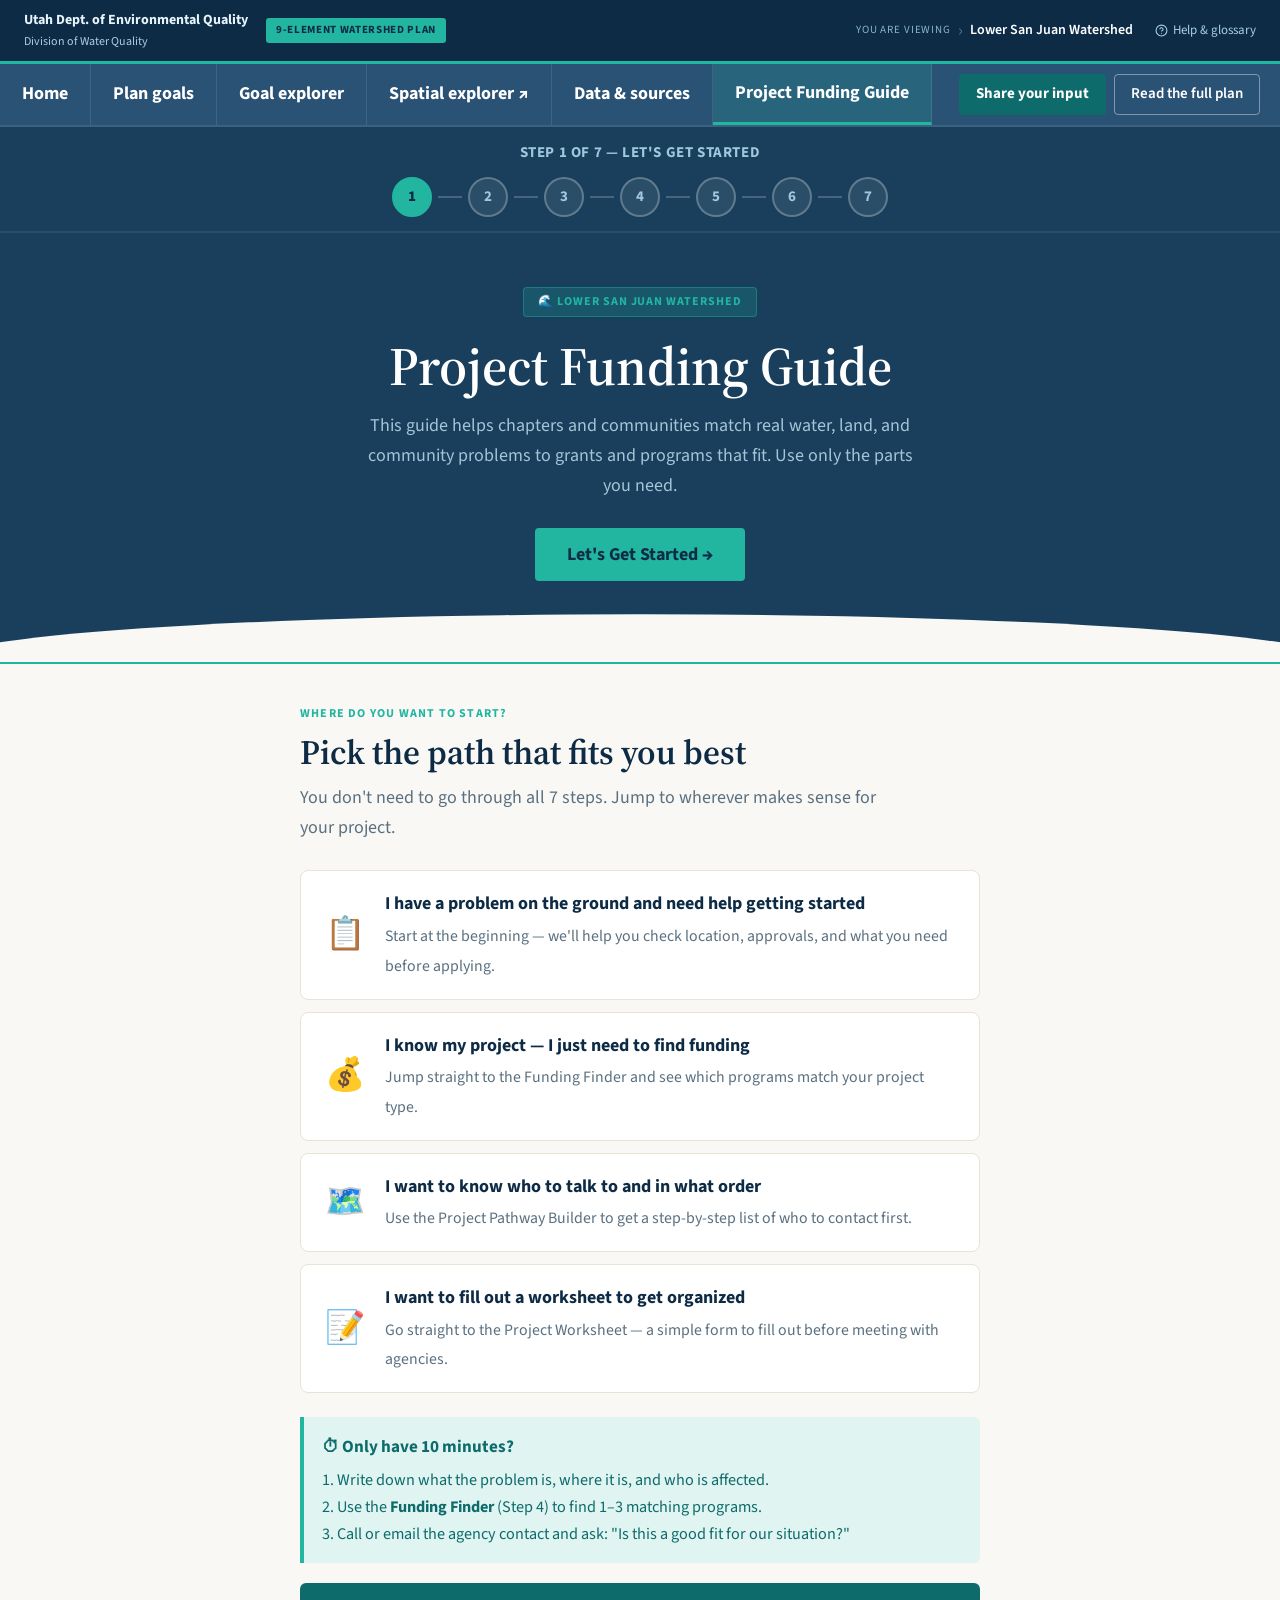
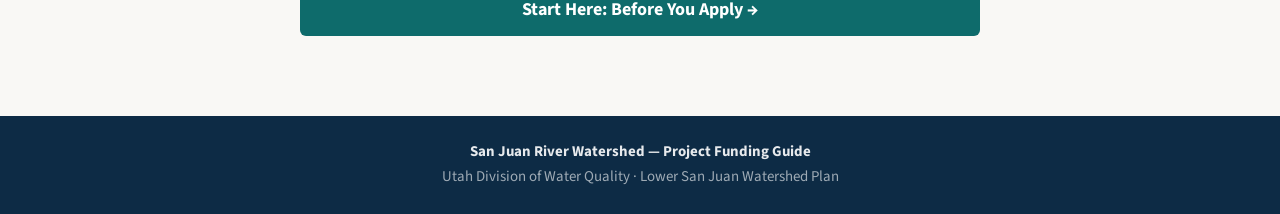
==== commit 7c0714d5: "Update index.html" ====
--- a/index.html
+++ b/index.html
@@ -838,13 +838,17 @@
     <span class="nm">Spatial explorer ↗</span>
     <span class="nav-tip">Interactive maps</span>
   </a>
-  <a href="#" class="nav-item active">
+  <a href="https://christinemosborne.github.io/Lower-San-Juan-Experience-Builder-with-Maps-V1-In-Desktop/lsj_data.html" class="nav-item">
+    <span class="nm">Data &amp; sources</span>
+    <span class="nav-tip">Datasets &amp; reports</span>
+  </a>
+  <a href="#" class="nav-item active" aria-current="page">
     <span class="nm">Project Funding Guide</span>
     <span class="nav-tip">Grants &amp; programs</span>
   </a>
   <div class="nav-spacer"></div>
   <div class="nav-actions">
-    <a href="#" class="btn-nav-p">Share your input</a>
+    <a href="https://christinemosborne.github.io/Lower-San-Juan-Experience-Builder-with-Maps-V1-In-Desktop/lsj_input_map.html" class="btn-nav-p">Share your input</a>
     <a href="#" class="btn-nav-o">Read the full plan</a>
   </div>
 </nav>
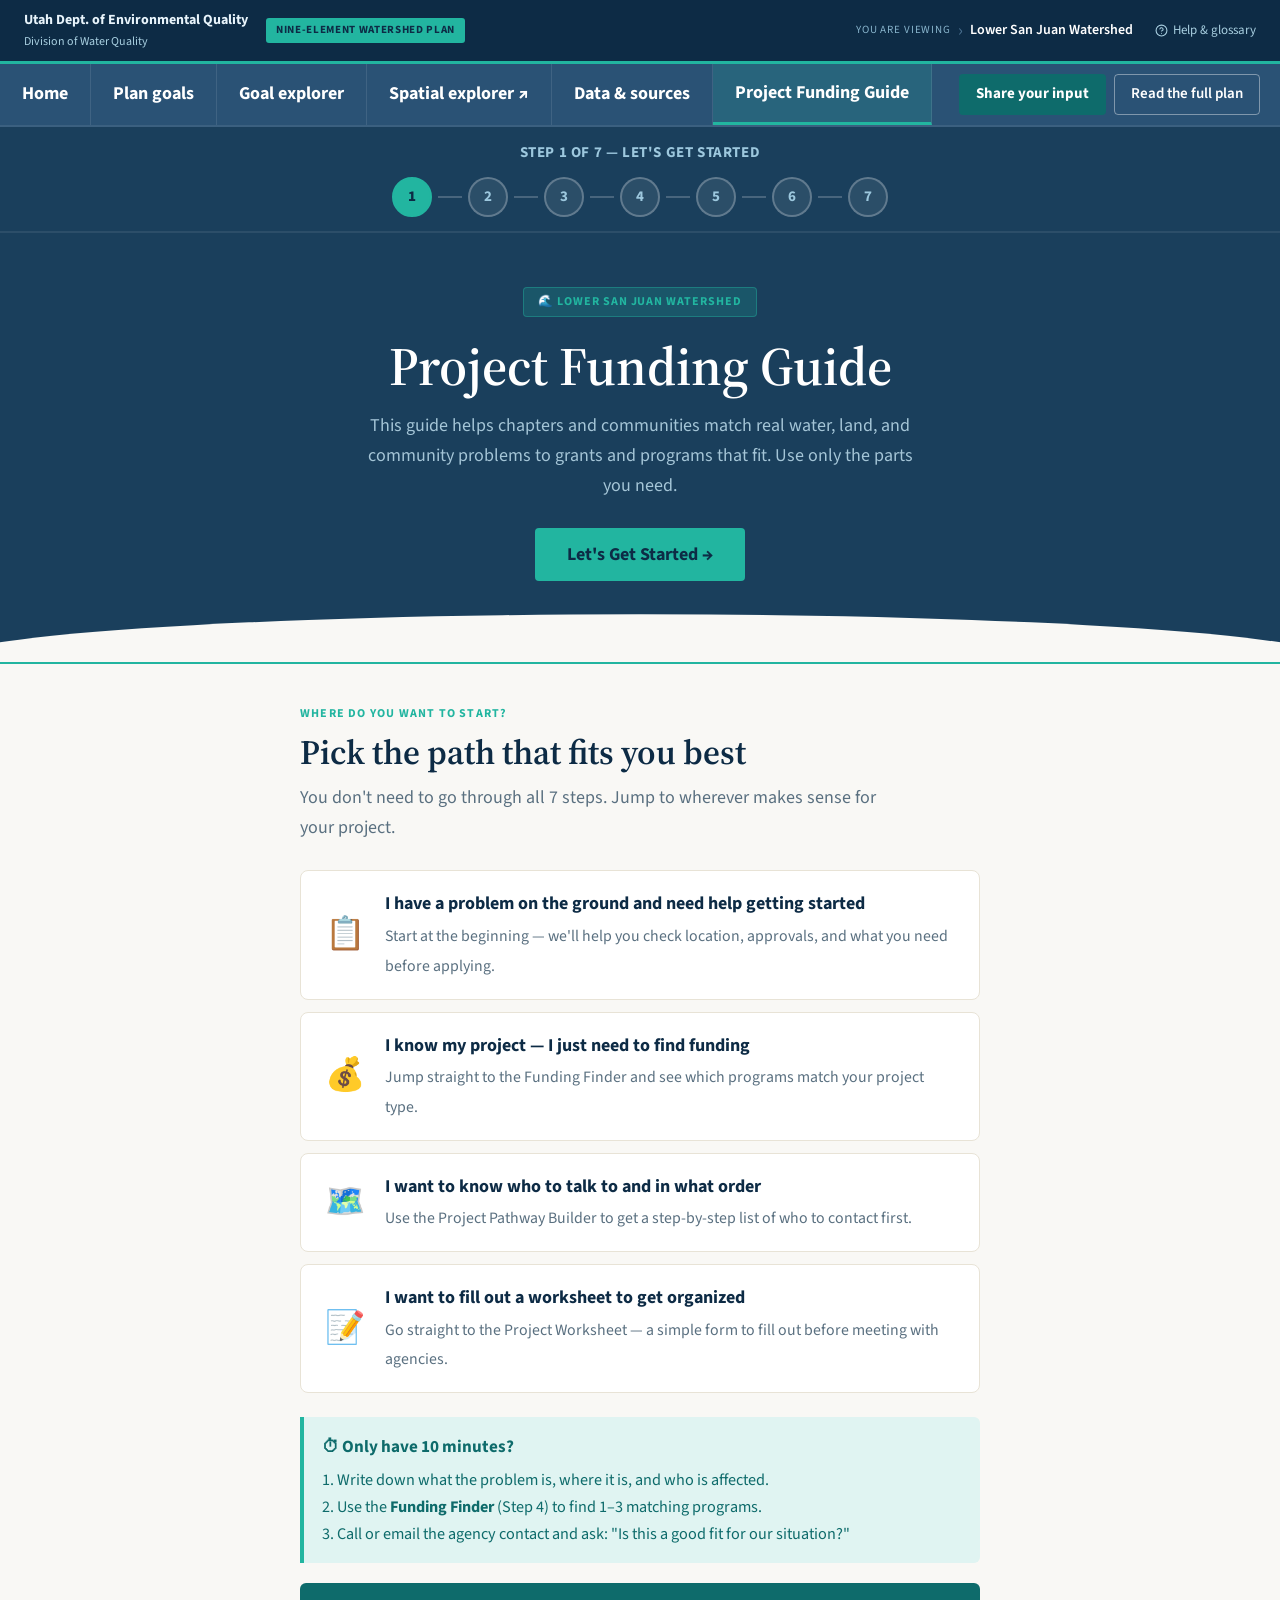
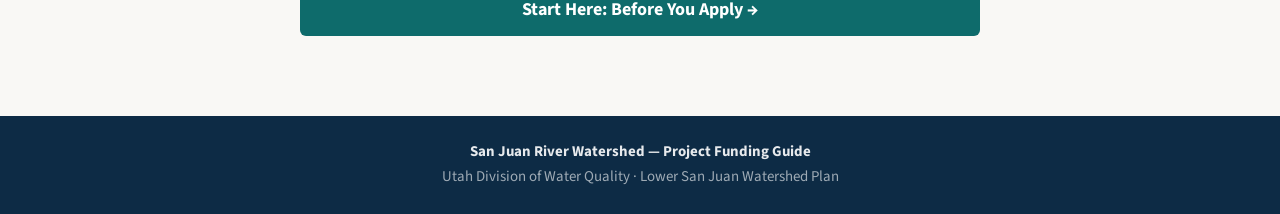
==== commit 4ad4986f: "Update index.html" ====
--- a/index.html
+++ b/index.html
@@ -805,7 +805,7 @@
       <div class="dept">Utah Dept. of Environmental Quality</div>
       <div class="div">Division of Water Quality</div>
     </div>
-    <span class="topbar-tag">9-Element Watershed Plan</span>
+    <span class="topbar-tag">Nine-element Watershed Plan</span>
   </div>
   <div class="topbar-right">
     <div class="watershed-pill">
